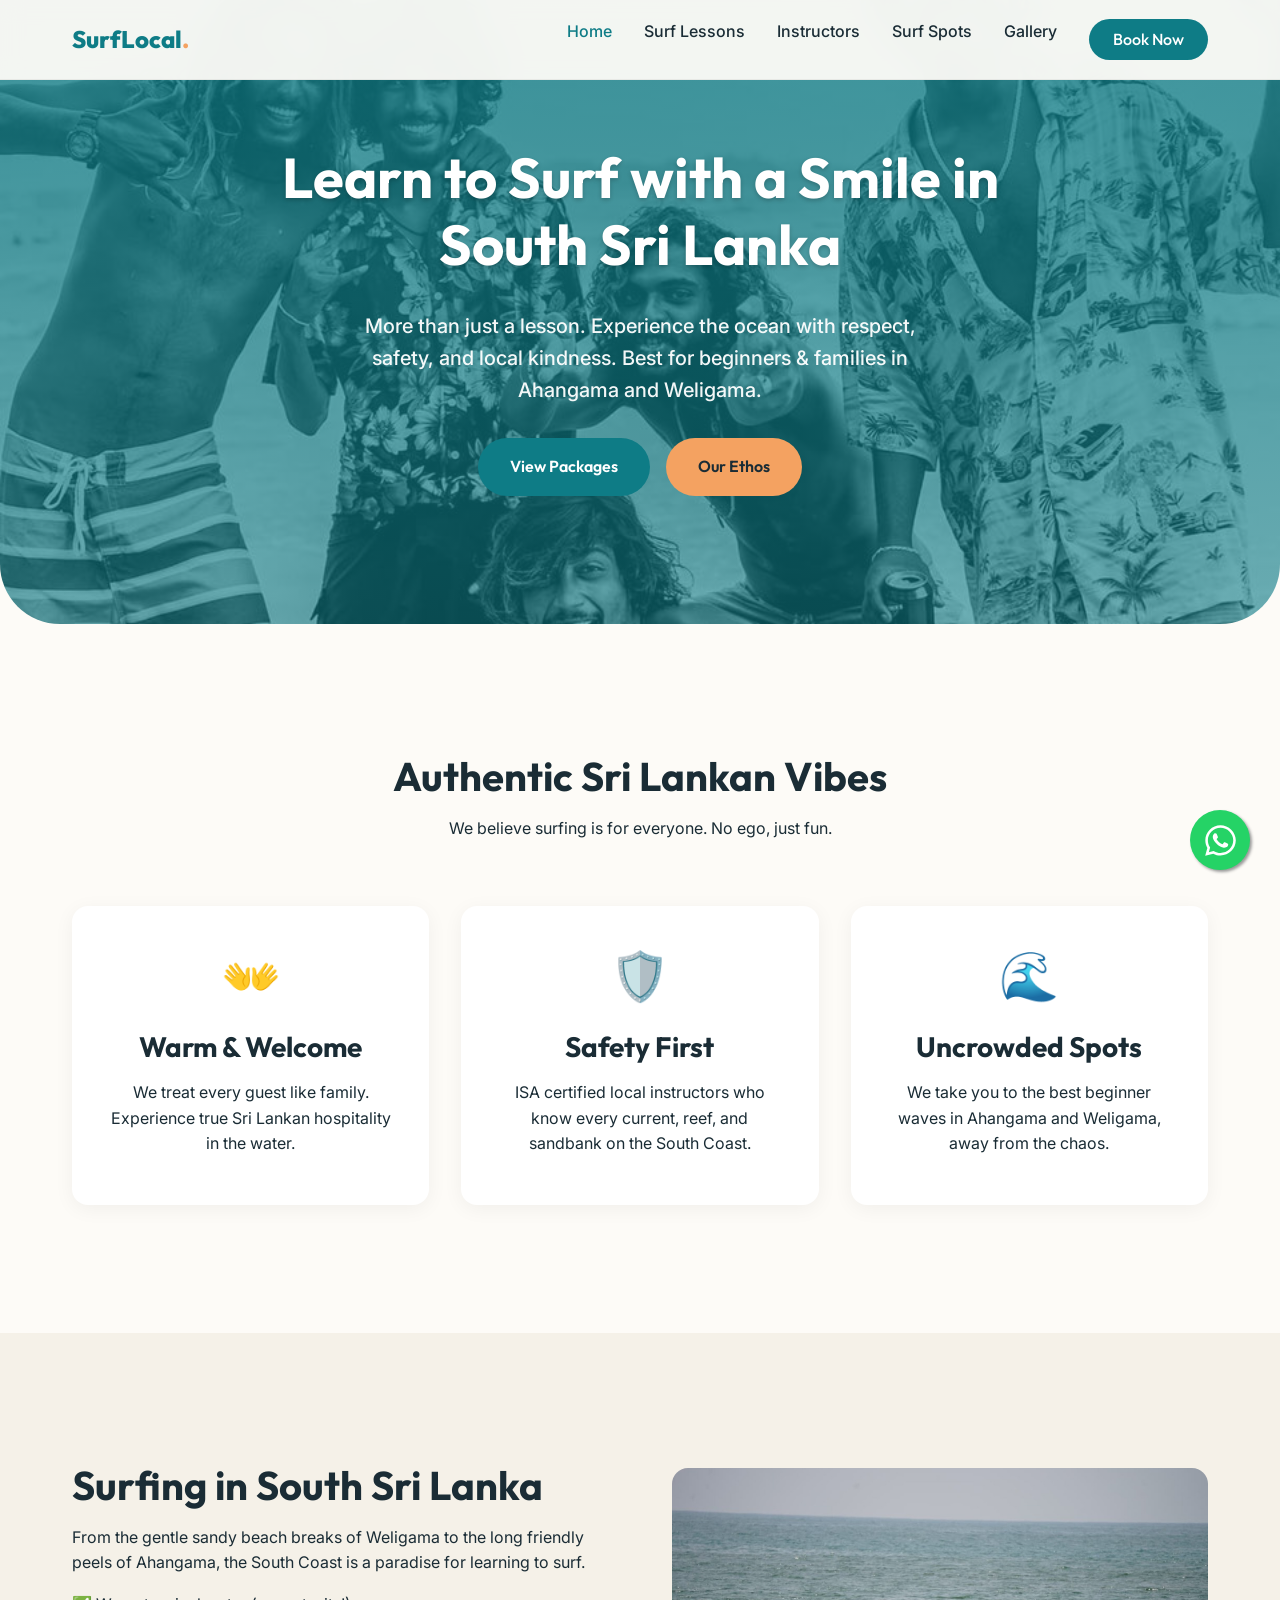
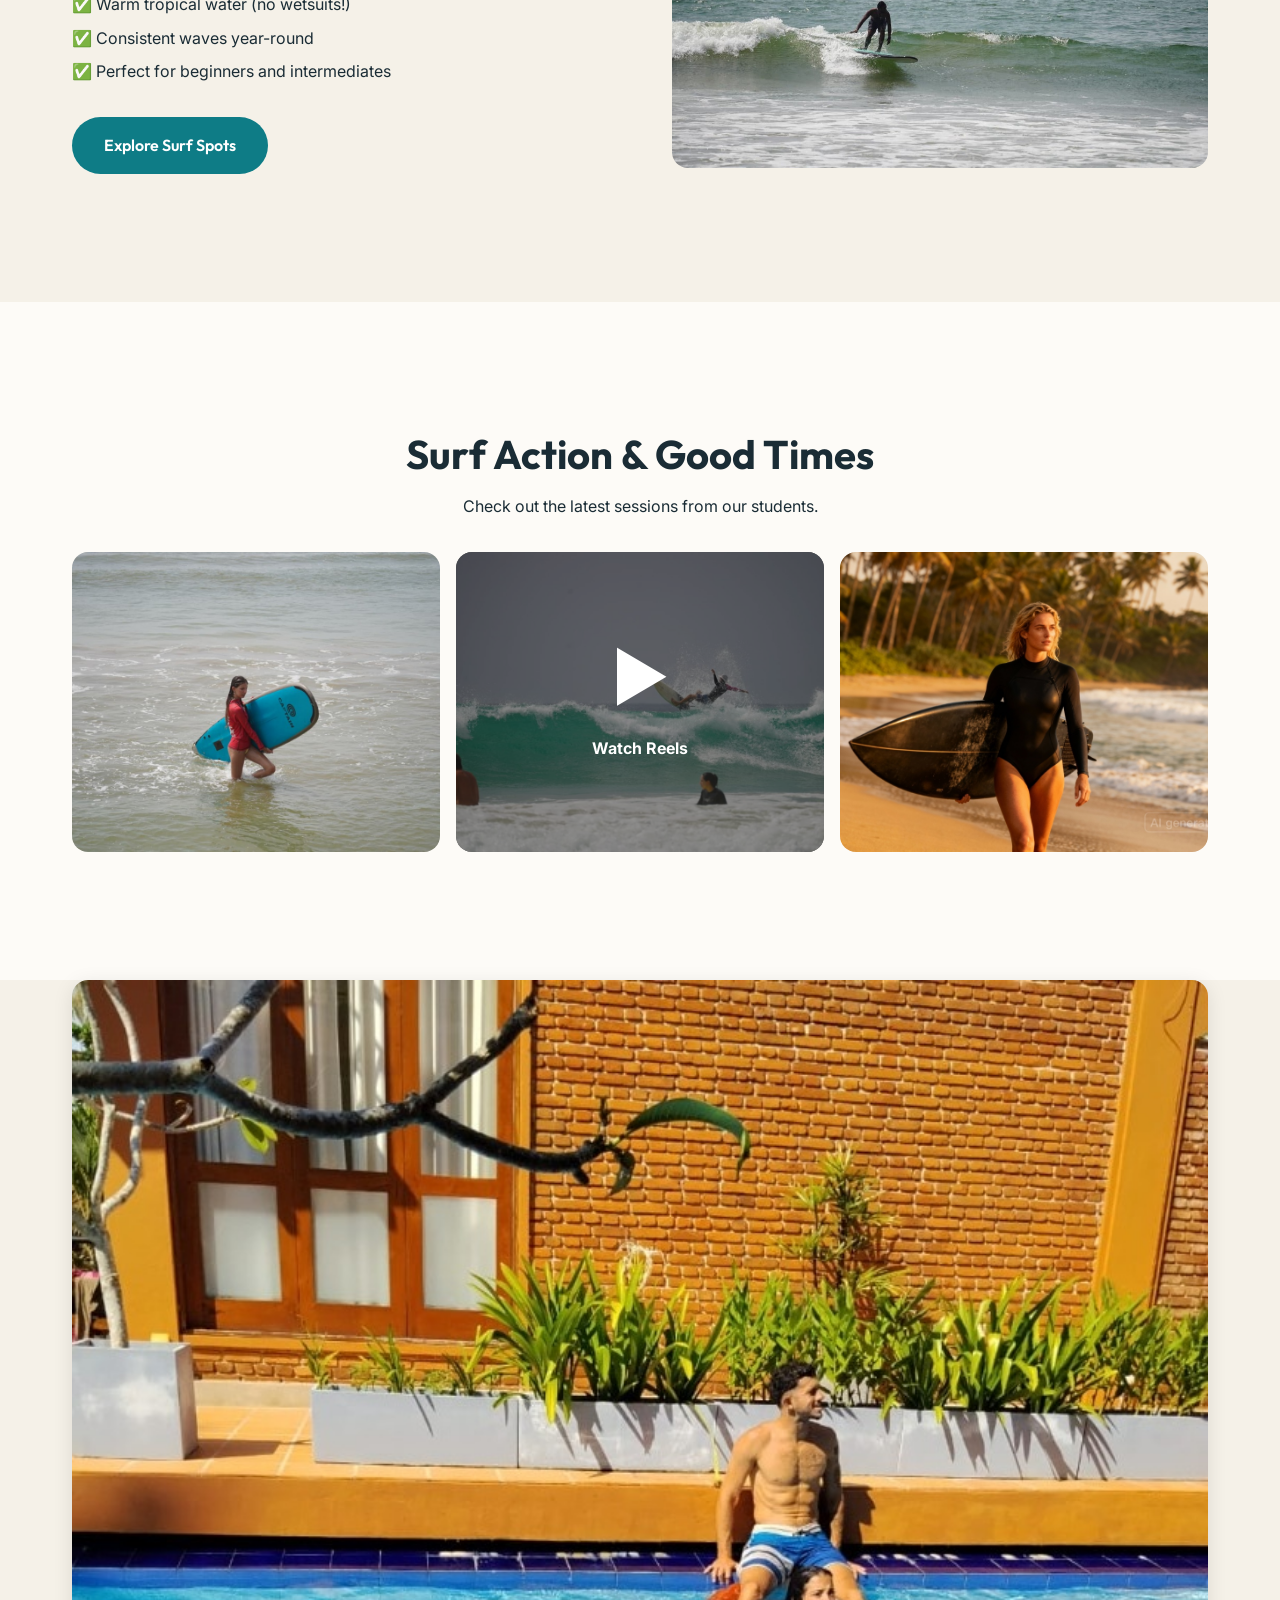
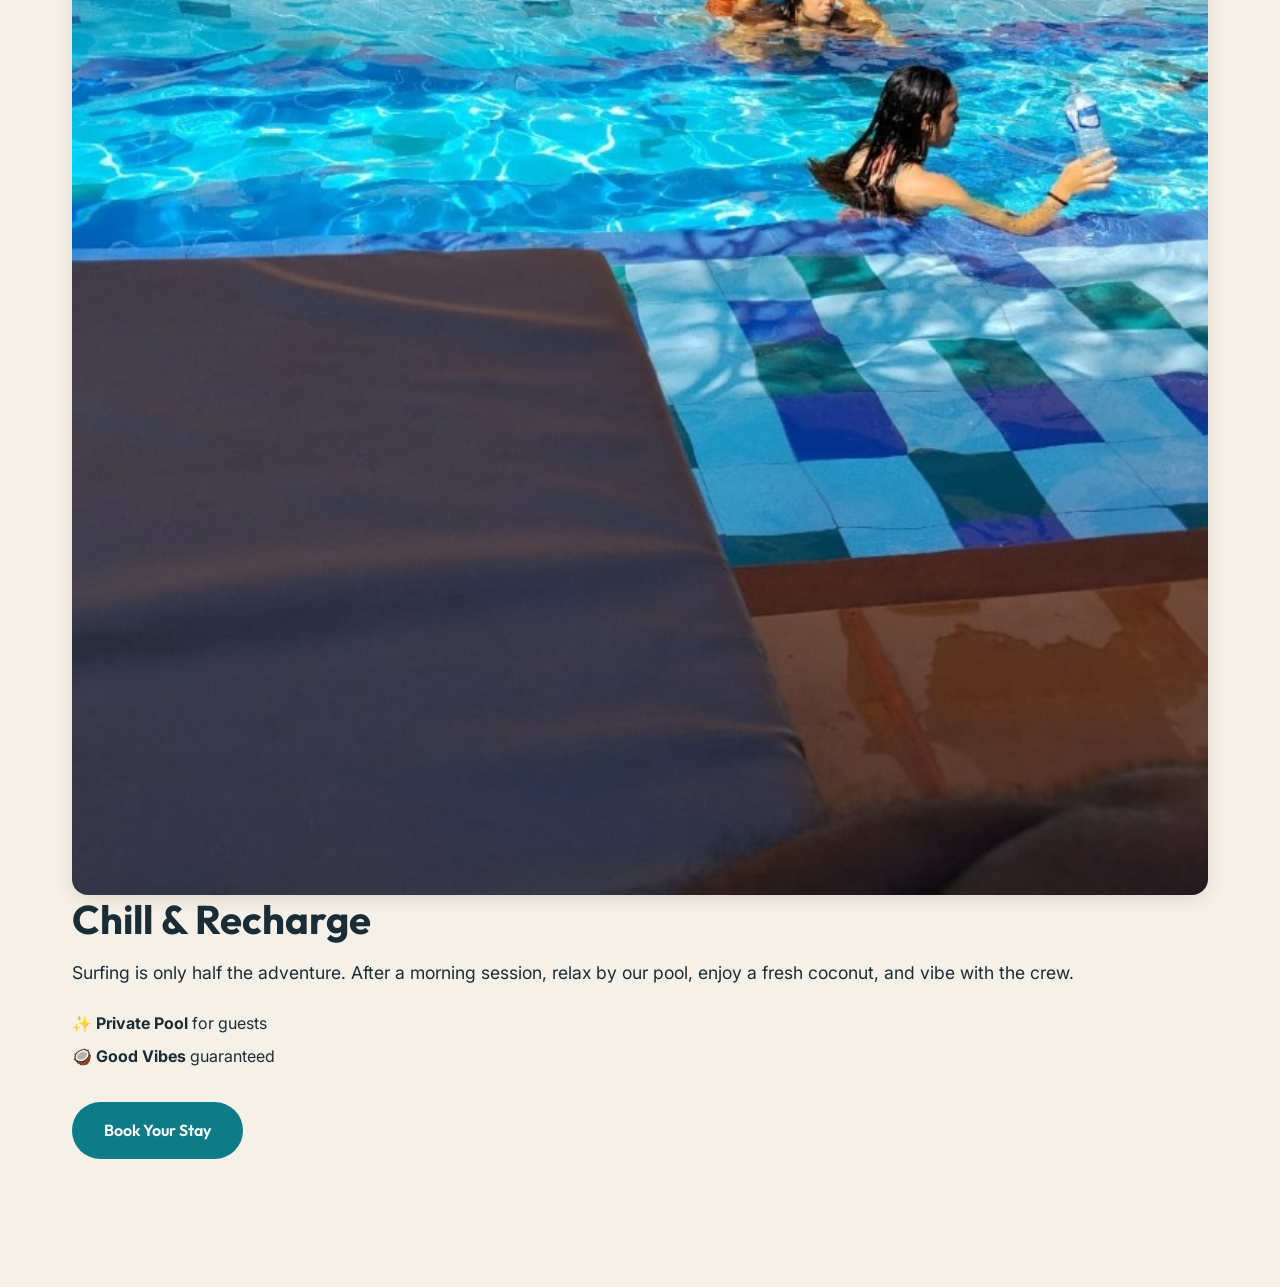
==== index.html @ f8c58779 "Add Surf Action section with video link before Pool section" ====
<!DOCTYPE html>
<html lang="en">

<head>
    <meta charset="UTF-8">
    <meta name="viewport" content="width=device-width, initial-scale=1.0">
    <title>Surf School Sri Lanka | Beginner Surf Lessons South Coast | SurfLocal</title>
    <meta name="description"
        content="Authentic surf school in South Sri Lanka (Ahangama & Weligama). Learn to surf with local instructors who prioritize safety, smiles, and fun. Beginner to intermediate lessons.">

    <!-- Design System -->
    <link rel="preconnect" href="https://fonts.googleapis.com">
    <link rel="preconnect" href="https://fonts.gstatic.com" crossorigin>
    <link
        href="https://fonts.googleapis.com/css2?family=Inter:wght@400;500;600&family=Outfit:wght@500;700;800&display=swap"
        rel="stylesheet">
    <link rel="stylesheet" href="css/index.css">
    <link rel="stylesheet" href="css/whatsapp.css">

    <!-- Schema.org -->
    <script type="application/ld+json">
    {
      "@context": "https://schema.org",
      "@type": "SportsActivityLocation",
      "name": "SurfLocal Sri Lanka",
      "image": "", 
      "address": {
        "@type": "PostalAddress",
        "streetAddress": "Galle Road",
        "addressLocality": "Ahangama",
        "addressRegion": "Southern Province",
        "postalCode": "80650",
        "addressCountry": "LK"
      },
      "geo": {
        "@type": "GeoCoordinates",
        "latitude": 5.97,
        "longitude": 80.43
      },
      "url": "https://www.surflocaldemo.com",
      "telephone": "+94000000000",
      "priceRange": "$$",
      "openingHoursSpecification": [
        {
          "@type": "OpeningHoursSpecification",
          "dayOfWeek": [
            "Monday", "Tuesday", "Wednesday", "Thursday", "Friday", "Saturday", "Sunday"
          ],
          "opens": "06:00",
          "closes": "18:00"
        }
      ]
    }
    </script>
</head>

<body>

    <!-- Navigation -->
    <nav class="navbar">
        <div class="container">
            <a href="index.html" class="logo">SurfLocal<span style="color:var(--color-secondary)">.</span></a>
            <div class="mobile-toggle" id="mobile-toggle">☰</div>
            <div class="nav-links" id="nav-links">
                <a href="index.html" class="active">Home</a>
                <a href="lessons.html">Surf Lessons</a>
                <a href="instructors.html">Instructors</a>
                <a href="spots.html">Surf Spots</a>
                <a href="gallery.html">Gallery</a>
                <a href="bookings.html" class="btn btn-primary" style="padding: 0.5rem 1.5rem; color: #fff;">Book
                    Now</a>
            </div>
        </div>
    </nav>

    <!-- Hero Section -->
    <header class="hero">
        <div class="container hero-content">
            <h1>Learn to Surf with a Smile in South Sri Lanka</h1>
            <p>More than just a lesson. Experience the ocean with respect, safety, and local kindness. Best for
                beginners & families in Ahangama and Weligama.</p>
            <div style="display: flex; gap: 1rem; justify-content: center; flex-wrap: wrap;">
                <a href="lessons.html" class="btn btn-primary">View Packages</a>
                <a href="values.html" class="btn btn-secondary">Our Ethos</a>
            </div>
        </div>
    </header>

    <!-- Values / Ethos Section -->
    <section class="section">
        <div class="container">
            <div class="text-center" style="margin-bottom: var(--spacing-lg);">
                <h2>Authentic Sri Lankan Vibes</h2>
                <p>We believe surfing is for everyone. No ego, just fun.</p>
            </div>

            <div class="features-grid">
                <div class="feature-card">
                    <div class="feature-icon">👐</div>
                    <h3>Warm & Welcome</h3>
                    <p>We treat every guest like family. Experience true Sri Lankan hospitality in the water.</p>
                </div>
                <div class="feature-card">
                    <div class="feature-icon">🛡️</div>
                    <h3>Safety First</h3>
                    <p>ISA certified local instructors who know every current, reef, and sandbank on the South Coast.
                    </p>
                </div>
                <div class="feature-card">
                    <div class="feature-icon">🌊</div>
                    <h3>Uncrowded Spots</h3>
                    <p>We take you to the best beginner waves in Ahangama and Weligama, away from the chaos.</p>
                </div>
            </div>
        </div>
    </section>

    <!-- Why South Sri Lanka? -->
    <section class="section" style="background-color: var(--color-surface);">
        <div class="container">
            <div style="display: grid; grid-template-columns: 1fr 1fr; gap: var(--spacing-lg); align-items: center;">
                <div>
                    <h2>Surfing in South Sri Lanka</h2>
                    <p>From the gentle sandy beach breaks of Weligama to the long friendly peels of Ahangama, the South
                        Coast is a paradise for learning to surf.</p>
                    <ul style="margin-top: 1rem; margin-bottom: 2rem;">
                        <li style="margin-bottom: 0.5rem;">✅ Warm tropical water (no wetsuits!)</li>
                        <li style="margin-bottom: 0.5rem;">✅ Consistent waves year-round</li>
                        <li style="margin-bottom: 0.5rem;">✅ Perfect for beginners and intermediates</li>
                    </ul>
                    <a href="spots.html" class="btn btn-primary">Explore Surf Spots</a>
                </div>
                <div
                    style="position: relative; height: 300px; border-radius: var(--radius-md); overflow: hidden; box-shadow: var(--shadow-md);">
                    <img src="assets/images/surfer_1.jpg" alt="Ahangama Sunrise Lineup"
                        style="width: 100%; height: 100%; object-fit: cover;">
                </div>
            </div>
        </div>
    </section>

    <!-- NEW SECTION: Surf Action (Photos & Videos) -->
    <section class="section">
        <div class="container">
            <div class="text-center" style="margin-bottom: 2rem;">
                <h2>Surf Action & Good Times</h2>
                <p>Check out the latest sessions from our students.</p>
            </div>

            <div style="display: grid; grid-template-columns: repeat(auto-fit, minmax(300px, 1fr)); gap: 1rem;">
                <!-- Surf Photo 1 -->
                <div style="height: 300px; border-radius: var(--radius-md); overflow: hidden;">
                    <img src="assets/images/surfer_walking.jpg" alt="Walking to the waves"
                        style="width: 100%; height: 100%; object-fit: cover;">
                </div>

                <!-- Surf Video Placeholder (linked to Instagram) -->
                <div
                    style="height: 300px; background: #000; border-radius: var(--radius-md); display: flex; align-items: center; justify-content: center; overflow: hidden; position: relative;">
                    <img src="assets/images/gallery_upload_2.jpg" alt="Video Thumbnail"
                        style="width: 100%; height: 100%; object-fit: cover; opacity: 0.6;">
                    <a href="https://instagram.com/SurfLocalSL" target="_blank"
                        style="position: absolute; z-index: 2; text-decoration: none; color: #fff; text-align: center;">
                        <div style="font-size: 4rem;">▶️</div>
                        <p style="font-weight: bold; margin-top: 0.5rem;">Watch Reels</p>
                    </a>
                </div>

                <!-- Surf Photo 2 -->
                <div style="height: 300px; border-radius: var(--radius-md); overflow: hidden;">
                    <img src="assets/images/gallery_model_board.jpg" alt="Ready for the surf"
                        style="width: 100%; height: 100%; object-fit: cover;">
                </div>
            </div>
        </div>
    </section>

    <!-- NEW SECTION: Chill & Recharge -->
    <section class="section" style="background-color: var(--color-surface); margin-top: 0; padding-top: 0;">
        <div class="container">
            <div class="values-grid" style="grid-template-columns: 1fr 1fr; align-items: center; gap: 4rem;">
                <div>
                    <img src="assets/images/facilities_pool.jpg" alt="Relaxing by the pool after surf"
                        style="border-radius: var(--radius-md); width: 100%; box-shadow: 0 4px 20px rgba(0,0,0,0.1);">
                </div>
                <div>
                    <h2 class="section-title" style="text-align: left;">Chill & Recharge</h2>
                    <p style="font-size: 1.1rem; margin-bottom: 1.5rem;">Surfing is only half the adventure. After a
                        morning session, relax by our pool, enjoy a fresh coconut, and vibe with the crew.</p>
                    <ul style="list-style: none; margin-bottom: 2rem;">
                        <li style="margin-bottom: 0.5rem;">✨ <strong>Private Pool</strong> for guests</li>
                        <li style="margin-bottom: 0.5rem;">🥥 <strong>Good Vibes</strong> guaranteed</li>
                    </ul>
                    <a href="bookings.html" class="btn btn-primary">Book Your Stay</a>
                </div>
            </div>
        </div>
    </section>

    <!-- Mobile Menu Script -->
    <script>
        const mobileToggle = document.getElementById('mobile-toggle');
        const navLinks = document.getElementById('nav-links');

        mobileToggle.addEventListener('click', () => {
            navLinks.classList.toggle('active');
            mobileToggle.textContent = navLinks.classList.contains('active') ? '✕' : '☰';
        });
    </script>
    <!-- WhatsApp Button -->
    <a href="https://wa.me/94765284522" class="whatsapp-float" target="_blank">
        <svg class="whatsapp-icon" xmlns="http://www.w3.org/2000/svg"
            viewBox="0 0 448 512"><!--!Font Awesome Free 6.5.1 by @fontawesome - https://fontawesome.com License - https://fontawesome.com/license/free Copyright 2024 Fonticons, Inc.-->
            <path
                d="M380.9 97.1C339 55.1 283.2 32 223.9 32c-122.4 0-222 99.6-222 222 0 39.1 10.2 77.3 29.6 111L0 480l117.7-30.9c32.4 17.7 68.9 27 106.1 27h.1c122.3 0 224.1-99.6 224.1-222 0-59.3-25.2-115-67.1-157zm-157 341.6c-33.2 0-65.7-8.9-94-25.7l-6.7-4-69.8 18.3L72 359.2l-4.4-7c-18.5-29.4-28.2-63.3-28.2-98.2 0-101.7 82.8-184.5 184.6-184.5 49.3 0 95.6 19.2 130.4 54.1 34.8 34.9 56.2 81.2 56.1 130.5 0 101.8-84.9 184.6-186.6 184.6zm101.2-138.2c-5.5-2.8-32.8-16.2-37.9-18-5.1-1.9-8.8-2.8-12.5 2.8-3.7 5.6-14.3 18-17.6 21.8-3.2 3.7-6.5 4.2-12 1.4-32.6-16.3-54-29.1-75.5-66-5.7-9.8 5.7-9.1 16.3-30.3 1.8-3.7 .9-6.9-.5-9.7-1.4-2.8-12.5-30.1-17.1-41.2-4.5-10.8-9.1-9.3-12.5-9.5-3.2-.2-6.9-.2-10.6-.2-3.7 0-9.7 1.4-14.8 6.9-5.1 5.6-19.4 19-19.4 46.3 0 27.3 19.9 53.7 22.6 57.4 2.8 3.7 39.1 59.7 94.8 83.8 35.2 15.2 49 16.5 66.6 13.9 10.7-1.6 32.8-13.4 37.4-26.4 4.6-13 4.6-24.1 3.2-26.4-1.3-2.5-5-3.9-10.5-6.6z" />
        </svg>
    </a>
</body>

</html>
---- css/index.css ----
:root {
    /* Brand Colors */
    --color-primary: #0E7C86;
    /* Warm Teal - Ocean */
    --color-primary-dark: #095D66;
    --color-secondary: #F4A261;
    /* Sun/Sand - Accent */
    --color-bg: #FDFBF7;
    /* Off-white - Warm sand */
    --color-text: #1A2C35;
    /* Deep Blue/Grey - Soft contrast */
    --color-text-light: #5A6D75;
    --color-white: #FFFFFF;
    --color-surface: #F5F1E8;
    /* Slightly darker sand for cards */

    /* Typography */
    --font-heading: 'Outfit', sans-serif;
    --font-body: 'Inter', sans-serif;

    /* Spacing */
    --spacing-xs: 0.5rem;
    --spacing-sm: 1rem;
    --spacing-md: 2rem;
    --spacing-lg: 4rem;
    --spacing-xl: 8rem;

    /* Border Radius */
    --radius-sm: 8px;
    --radius-md: 16px;
    --radius-lg: 24px;

    /* Container */
    --container-width: 1200px;
    --header-height: 80px;
}

/* Reset & Base */
*,
*::before,
*::after {
    box-sizing: border-box;
    margin: 0;
    padding: 0;
}

html {
    font-size: 16px;
    scroll-behavior: smooth;
}

body {
    font-family: var(--font-body);
    background-color: var(--color-bg);
    color: var(--color-text);
    line-height: 1.6;
    -webkit-font-smoothing: antialiased;
}

h1,
h2,
h3,
h4,
h5,
h6 {
    font-family: var(--font-heading);
    color: var(--color-text);
    line-height: 1.2;
    font-weight: 700;
    margin-bottom: var(--spacing-sm);
}

h1 {
    font-size: 3.5rem;
}

h2 {
    font-size: 2.5rem;
}

h3 {
    font-size: 1.75rem;
}

p {
    margin-bottom: var(--spacing-sm);
}

a {
    text-decoration: none;
    color: inherit;
    transition: opacity 0.3s;
}

ul {
    list-style: none;
}

img {
    max-width: 100%;
    height: auto;
    display: block;
}

/* Utilities */
.container {
    max-width: var(--container-width);
    margin: 0 auto;
    padding: 0 var(--spacing-md);
}

.btn {
    display: inline-block;
    padding: 1rem 2rem;
    border-radius: 50px;
    font-family: var(--font-heading);
    font-weight: 600;
    text-align: center;
    cursor: pointer;
    transition: all 0.3s ease;
    border: none;
}

.btn-primary {
    background-color: var(--color-primary);
    color: var(--color-white);
}

.btn-primary:hover {
    background-color: var(--color-primary-dark);
    transform: translateY(-2px);
    box-shadow: 0 4px 12px rgba(14, 124, 134, 0.3);
}

.btn-secondary {
    background-color: var(--color-secondary);
    color: var(--color-text);
}

.btn-secondary:hover {
    filter: brightness(1.1);
    transform: translateY(-2px);
}

.text-center {
    text-align: center;
}

.section {
    padding: var(--spacing-xl) 0;
}

/* Navigation */
.navbar {
    height: var(--header-height);
    display: flex;
    align-items: center;
    position: fixed;
    top: 0;
    left: 0;
    right: 0;
    background-color: rgba(253, 251, 247, 0.95);
    backdrop-filter: blur(10px);
    z-index: 1000;
    border-bottom: 1px solid rgba(0, 0, 0, 0.05);
}

.navbar .container {
    display: flex;
    justify-content: space-between;
    align-items: center;
    width: 100%;
}

.logo {
    font-family: var(--font-heading);
    font-size: 1.5rem;
    font-weight: 800;
    color: var(--color-primary);
}

.nav-links {
    display: flex;
    gap: var(--spacing-md);
}

.nav-links a {
    font-weight: 500;
    color: var(--color-text);
}

.nav-links a:hover,
.nav-links a.active {
    color: var(--color-primary);
}

/* Mobile Menu Toggle (Hidden on Desktop) */
.mobile-toggle {
    display: none;
    font-size: 1.5rem;
    cursor: pointer;
}

/* Hero Section */
.hero {
    padding-top: calc(var(--header-height) + var(--spacing-lg));
    padding-bottom: var(--spacing-xl);
    background: linear-gradient(rgba(14, 124, 134, 0.8), rgba(14, 124, 134, 0.6)), url('../assets/images/home_hero.png');
    background-size: cover;
    background-position: center;
    border-bottom-left-radius: 60px;
    border-bottom-right-radius: 60px;
    overflow: hidden;
    position: relative;
    color: var(--color-white);
}

.hero-content {
    max-width: 800px;
    margin: 0 auto;
    text-align: center;
    position: relative;
    z-index: 2;
}

.hero h1 {
    margin-bottom: var(--spacing-md);
    color: var(--color-white);
    text-shadow: 0 2px 4px rgba(0, 0, 0, 0.2);
}

.hero p {
    font-size: 1.25rem;
    color: rgba(255, 255, 255, 0.95);
    margin-bottom: var(--spacing-md);
    max-width: 600px;
    margin-left: auto;
    margin-right: auto;
    font-weight: 500;
}

/* Features Grid */
.features-grid {
    display: grid;
    grid-template-columns: repeat(auto-fit, minmax(300px, 1fr));
    gap: var(--spacing-md);
    margin-top: var(--spacing-lg);
}

.feature-card {
    background: var(--color-white);
    padding: var(--spacing-md);
    border-radius: var(--radius-md);
    box-shadow: 0 4px 20px rgba(0, 0, 0, 0.05);
    transition: transform 0.3s;
    text-align: center;
}

.feature-card:hover {
    transform: translateY(-5px);
}

.feature-icon {
    font-size: 3rem;
    margin-bottom: var(--spacing-sm);
    color: var(--color-secondary);
}

/* Footer */
footer {
    background-color: var(--color-text);
    color: var(--color-bg);
    padding: var(--spacing-lg) 0;
    margin-top: var(--spacing-xl);
}

footer a {
    color: var(--color-bg);
    opacity: 0.8;
}

footer a:hover {
    opacity: 1;
}

.footer-grid {
    display: grid;
    grid-template-columns: repeat(auto-fit, minmax(200px, 1fr));
    gap: var(--spacing-lg);
}

/* Responsive */
@media (max-width: 768px) {
    html {
        font-size: 14px;
    }

    h1 {
        font-size: 2.5rem;
    }

    h2 {
        font-size: 2rem;
    }

    .nav-links {
        display: none;
        /* Hide for now, will toggle with JS */
        position: absolute;
        top: var(--header-height);
        left: 0;
        right: 0;
        flex-direction: column;
        background: var(--color-bg);
        padding: var(--spacing-md);
        box-shadow: 0 4px 10px rgba(0, 0, 0, 0.1);
    }

    .nav-links.active {
        display: flex;
    }

    .mobile-toggle {
        display: block;
    }

    .hero {
        border-radius: 0 0 30px 30px;
        padding-top: calc(var(--header-height) + var(--spacing-md));
    }
}
---- css/whatsapp.css ----
/* Floating WhatsApp Button */
.whatsapp-float {
    position: fixed;
    width: 60px;
    height: 60px;
    bottom: 30px;
    right: 30px;
    background-color: #25d366;
    color: #FFF;
    border-radius: 50px;
    text-align: center;
    font-size: 30px;
    box-shadow: 2px 2px 3px #999;
    z-index: 1000;
    display: flex;
    align-items: center;
    justify-content: center;
    text-decoration: none;
    transition: transform 0.3s;
}

.whatsapp-float:hover {
    transform: scale(1.1);
    background-color: #20ba5a;
    box-shadow: 2px 2px 8px #777;
}

.whatsapp-icon {
    width: 35px;
    height: 35px;
    fill: white;
}
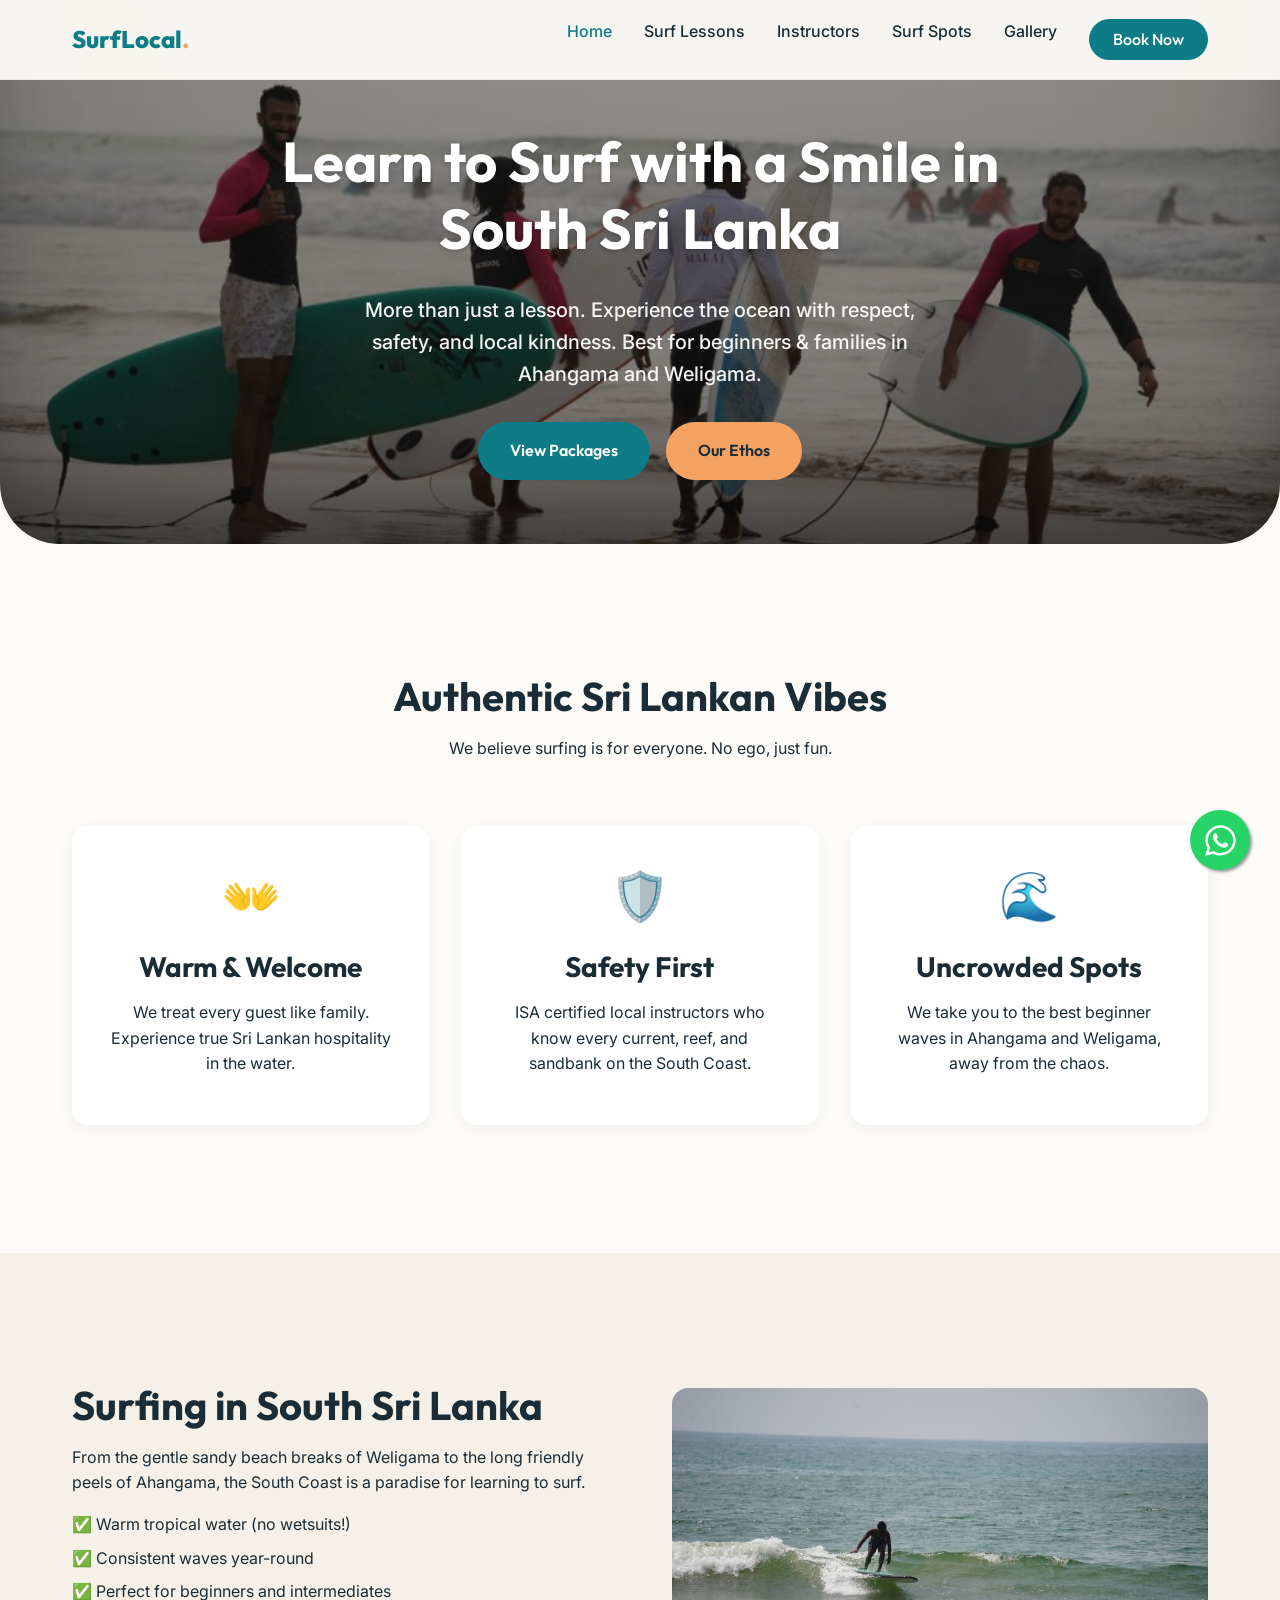
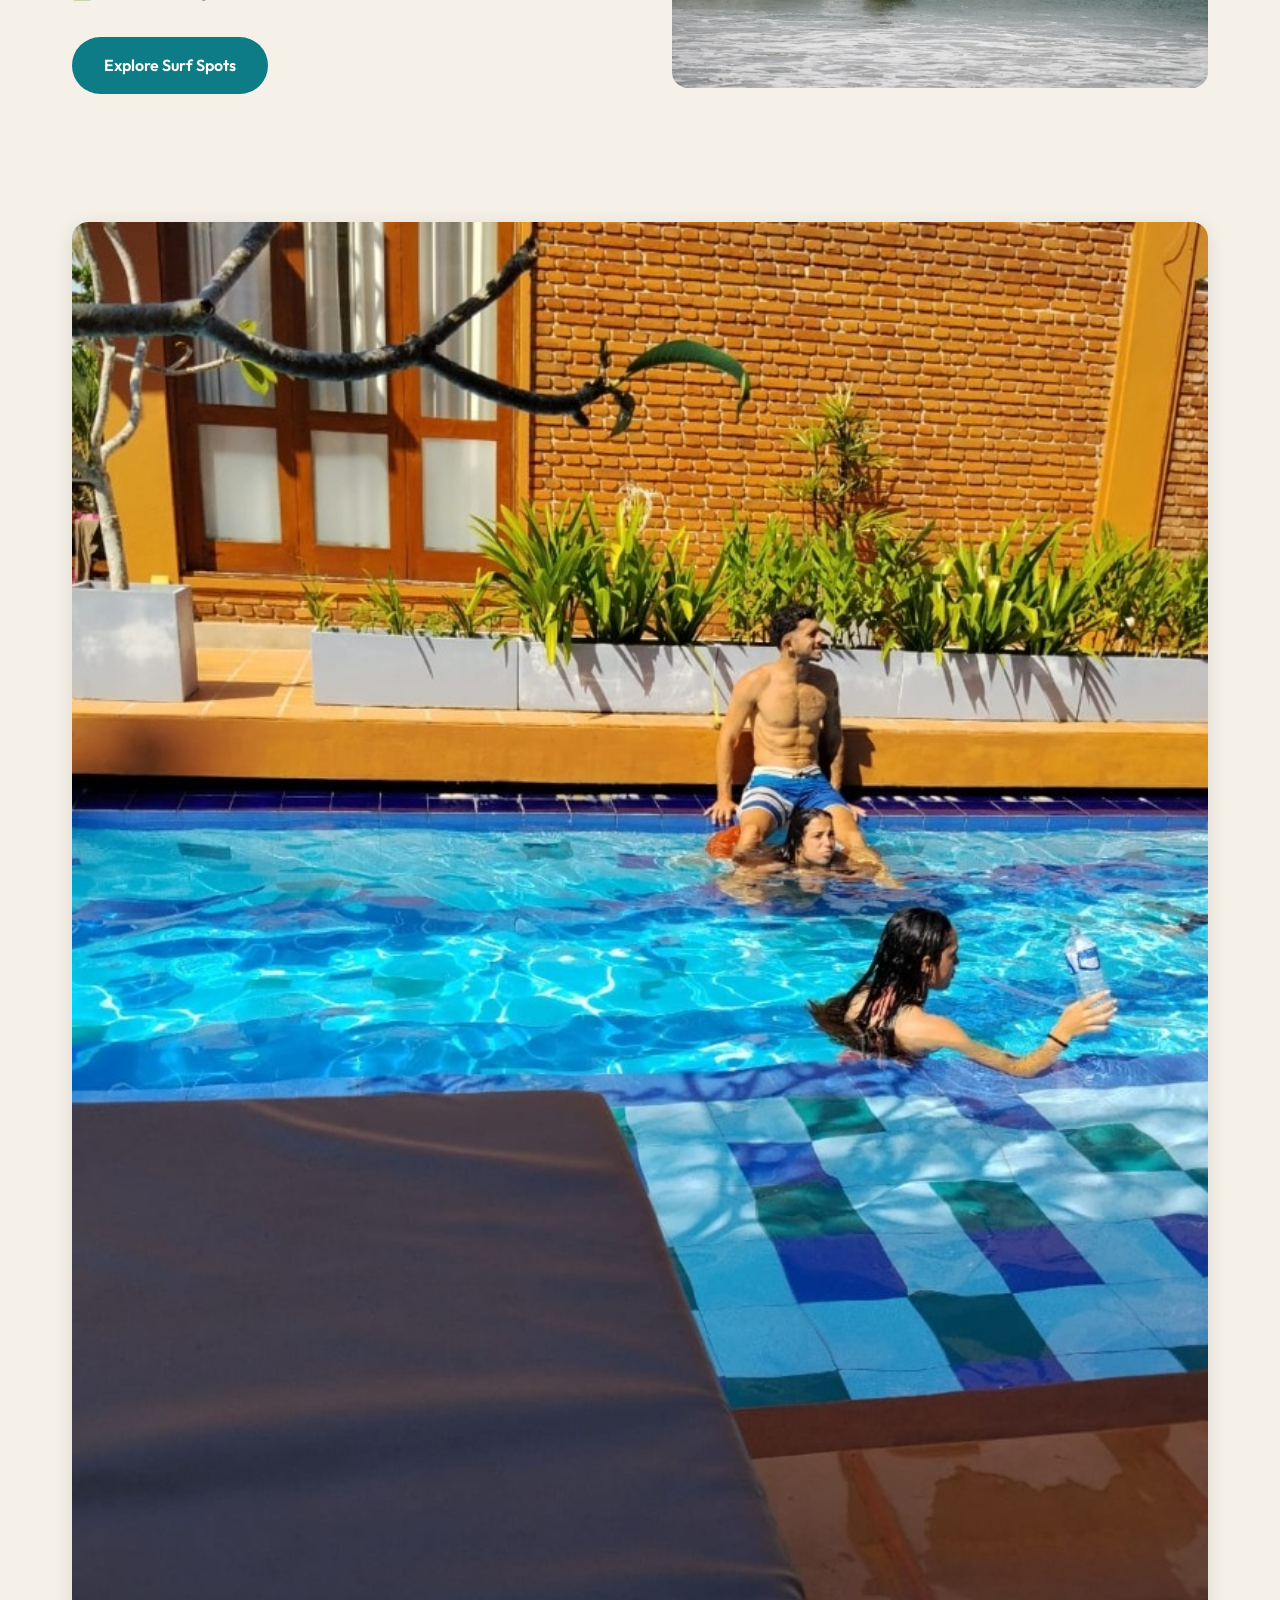
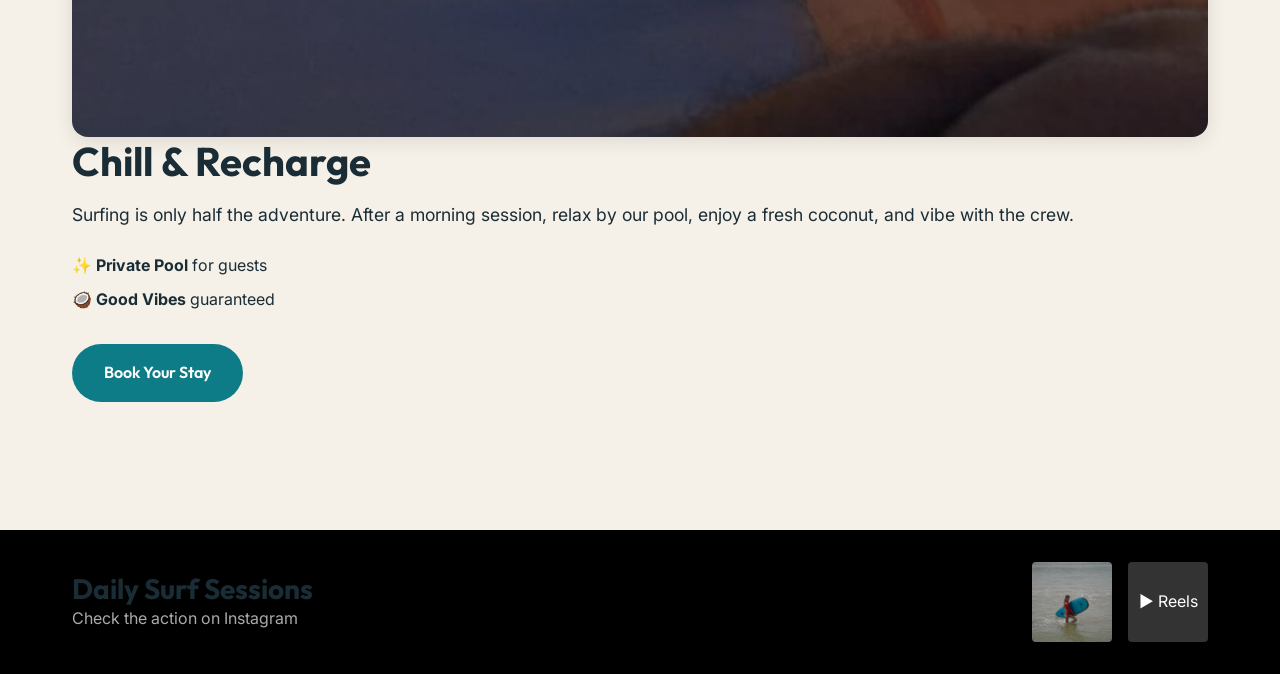
==== commit 378c26ee: "Update Hero to group photo, move Surf Action to footer cameo, update Contact with CRM form" ====
--- a/index.html
+++ b/index.html
@@ -139,42 +139,6 @@
         </div>
     </section>
 
-    <!-- NEW SECTION: Surf Action (Photos & Videos) -->
-    <section class="section">
-        <div class="container">
-            <div class="text-center" style="margin-bottom: 2rem;">
-                <h2>Surf Action & Good Times</h2>
-                <p>Check out the latest sessions from our students.</p>
-            </div>
-
-            <div style="display: grid; grid-template-columns: repeat(auto-fit, minmax(300px, 1fr)); gap: 1rem;">
-                <!-- Surf Photo 1 -->
-                <div style="height: 300px; border-radius: var(--radius-md); overflow: hidden;">
-                    <img src="assets/images/surfer_walking.jpg" alt="Walking to the waves"
-                        style="width: 100%; height: 100%; object-fit: cover;">
-                </div>
-
-                <!-- Surf Video Placeholder (linked to Instagram) -->
-                <div
-                    style="height: 300px; background: #000; border-radius: var(--radius-md); display: flex; align-items: center; justify-content: center; overflow: hidden; position: relative;">
-                    <img src="assets/images/gallery_upload_2.jpg" alt="Video Thumbnail"
-                        style="width: 100%; height: 100%; object-fit: cover; opacity: 0.6;">
-                    <a href="https://instagram.com/SurfLocalSL" target="_blank"
-                        style="position: absolute; z-index: 2; text-decoration: none; color: #fff; text-align: center;">
-                        <div style="font-size: 4rem;">▶️</div>
-                        <p style="font-weight: bold; margin-top: 0.5rem;">Watch Reels</p>
-                    </a>
-                </div>
-
-                <!-- Surf Photo 2 -->
-                <div style="height: 300px; border-radius: var(--radius-md); overflow: hidden;">
-                    <img src="assets/images/gallery_model_board.jpg" alt="Ready for the surf"
-                        style="width: 100%; height: 100%; object-fit: cover;">
-                </div>
-            </div>
-        </div>
-    </section>
-
     <!-- NEW SECTION: Chill & Recharge -->
     <section class="section" style="background-color: var(--color-surface); margin-top: 0; padding-top: 0;">
         <div class="container">
@@ -193,6 +157,24 @@
                     </ul>
                     <a href="bookings.html" class="btn btn-primary">Book Your Stay</a>
                 </div>
+            </div>
+        </div>
+    </section>
+
+    <!-- Surf Action "Cameo" (Bottom of page) -->
+    <section class="section" style="padding: 2rem 0; background: #000; color: #fff;">
+        <div class="container" style="display: flex; justify-content: space-between; align-items: center; gap: 2rem;">
+            <div>
+                <h3 style="margin-bottom: 0;">Daily Surf Sessions</h3>
+                <p style="color: #aaa; margin:0;">Check the action on Instagram</p>
+            </div>
+            <div style="display: flex; gap: 1rem;">
+                <img src="assets/images/surfer_walking.jpg"
+                    style="height: 80px; width: 80px; object-fit: cover; border-radius: 4px; opacity: 0.8;">
+                <a href="https://instagram.com/SurfLocalSL" target="_blank"
+                    style="height: 80px; width: 80px; background: #333; display: flex; align-items: center; justify-content: center; text-decoration: none; border-radius: 4px; color: #fff;">
+                    ▶️ Reels
+                </a>
             </div>
         </div>
     </section>
--- a/css/index.css
+++ b/css/index.css
@@ -205,9 +205,14 @@
 .hero {
     padding-top: calc(var(--header-height) + var(--spacing-lg));
     padding-bottom: var(--spacing-xl);
-    background: linear-gradient(rgba(14, 124, 134, 0.8), rgba(14, 124, 134, 0.6)), url('../assets/images/home_hero.png');
+    background-image: linear-gradient(rgba(0, 0, 0, 0.3), rgba(0, 0, 0, 0.4)), url('../assets/images/new_hero_group.jpg');
+    /* New Group Photo */
     background-size: cover;
     background-position: center;
+    color: #fff;
+    padding: 8rem 0 4rem;
+    text-align: center;
+    box-shadow: inset 0 -100px 100px -50px rgba(0, 0, 0, 0.5);
     border-bottom-left-radius: 60px;
     border-bottom-right-radius: 60px;
     overflow: hidden;
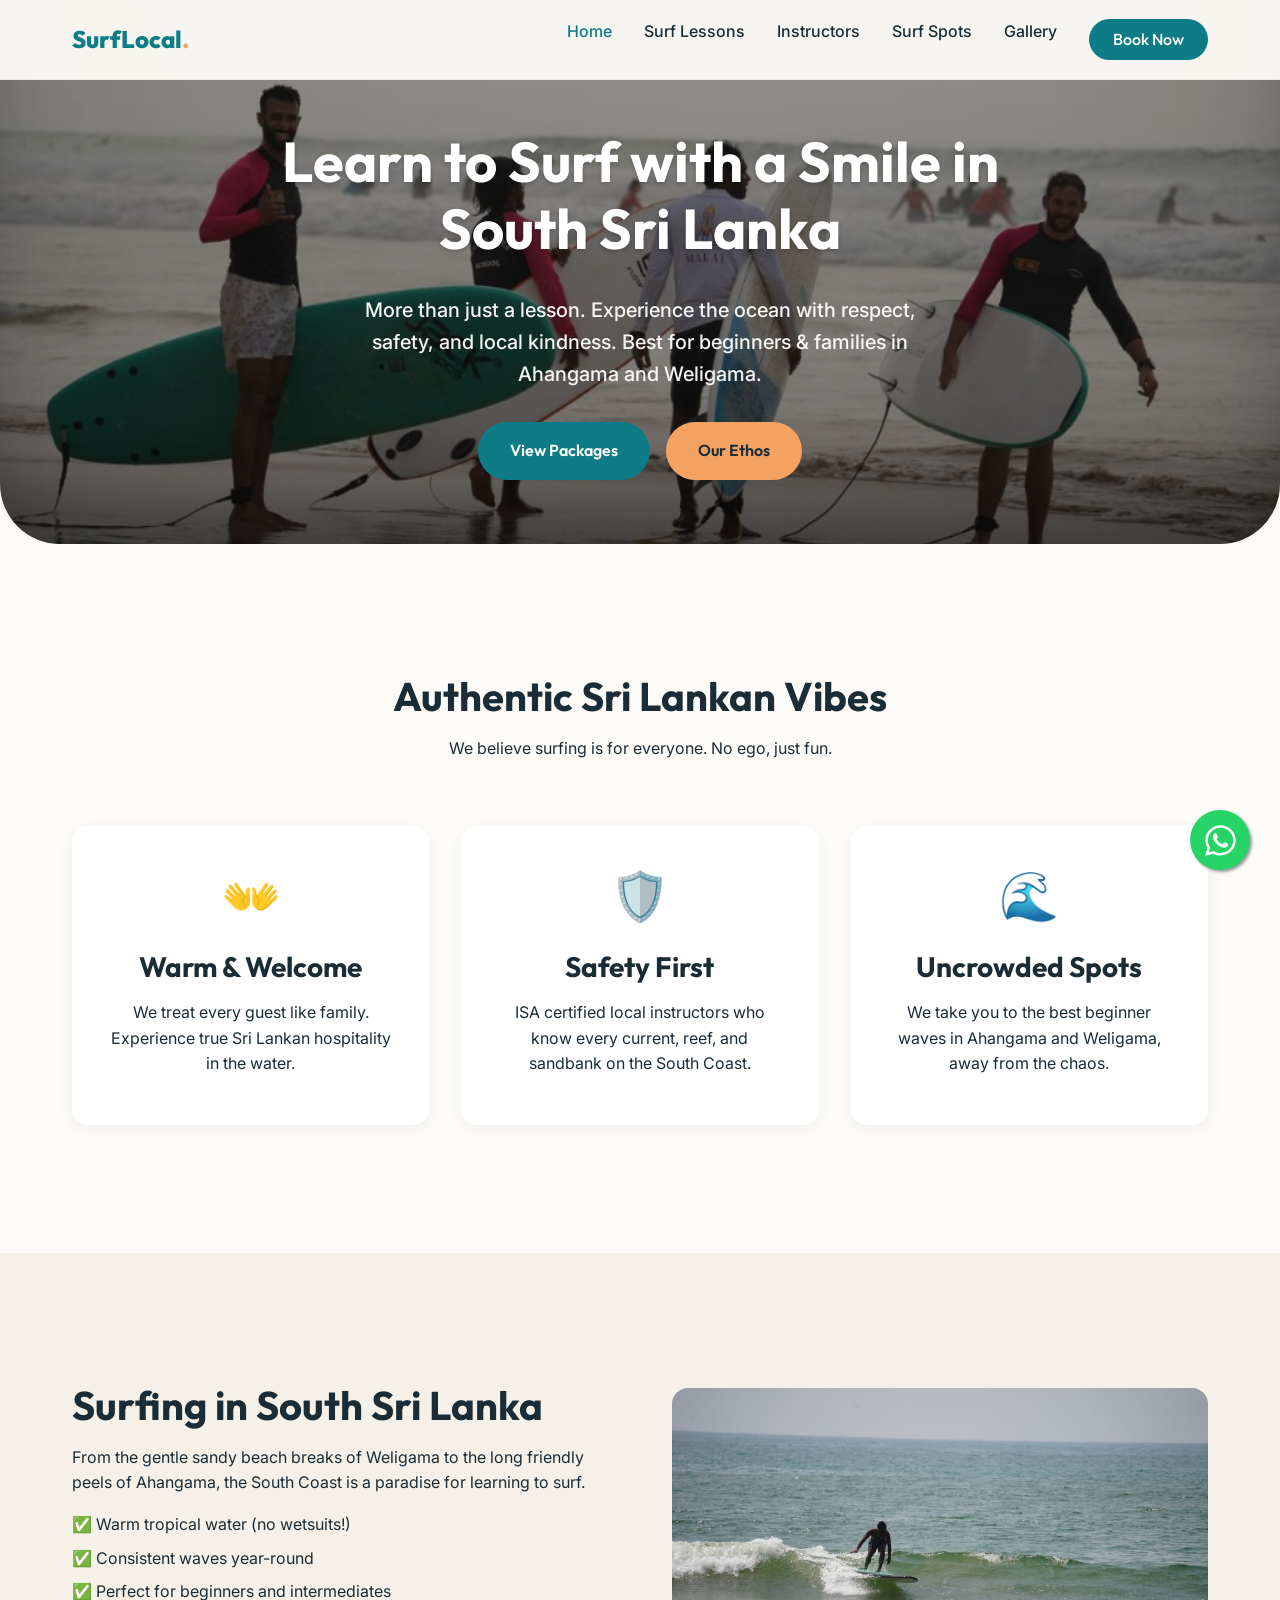
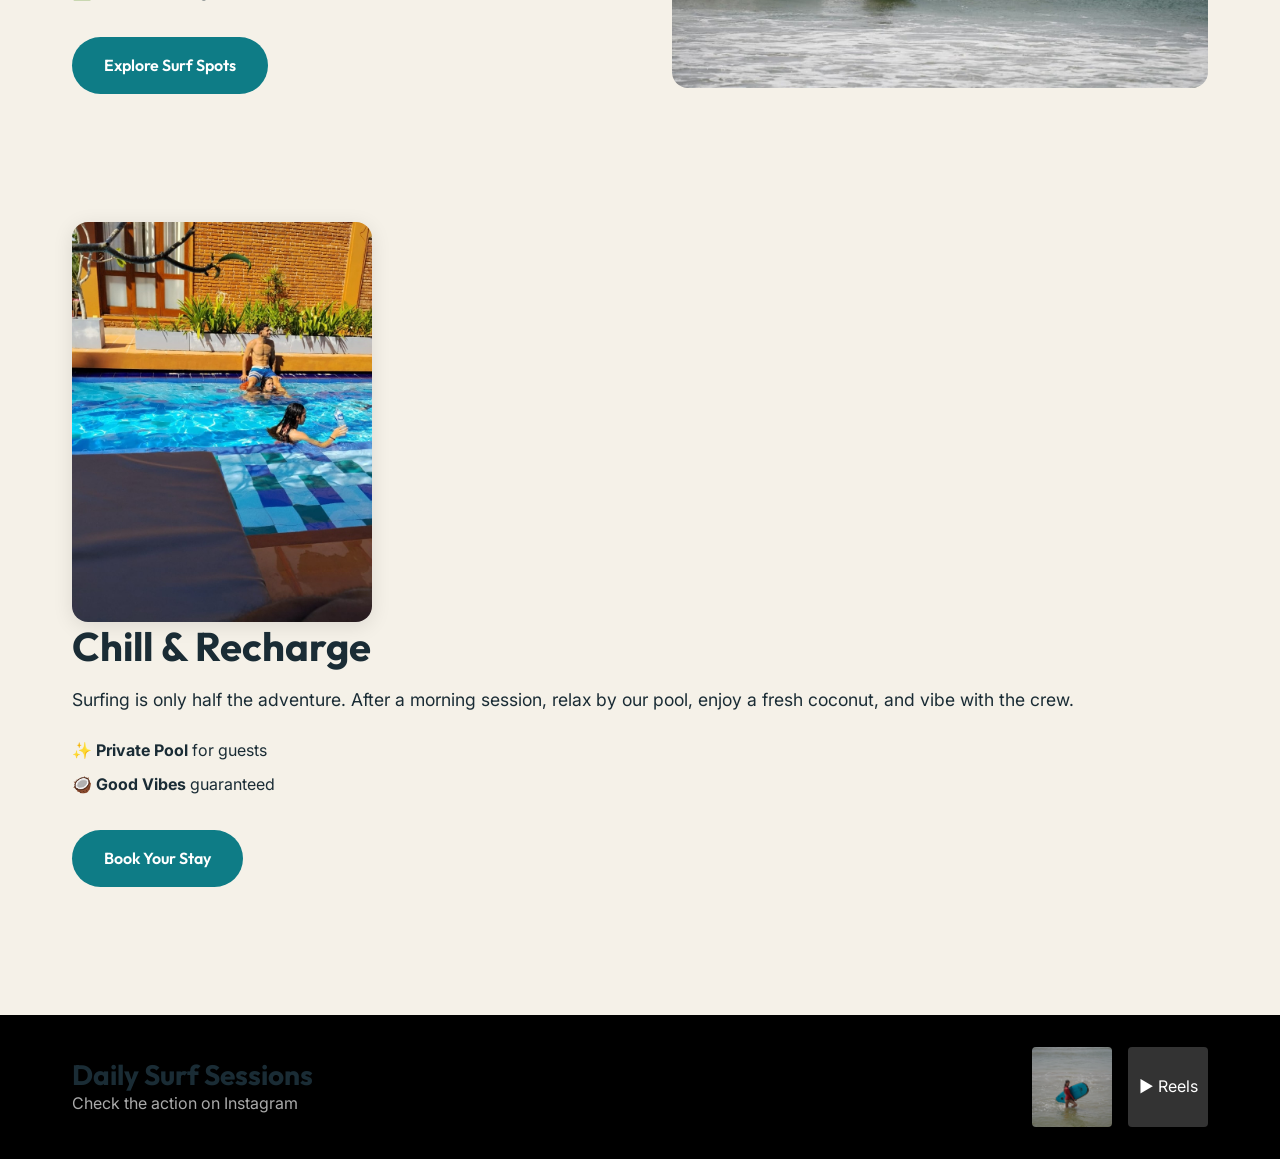
==== commit 87b356a4: "Update pool image to new vertical shot and resize to quarter size" ====
--- a/index.html
+++ b/index.html
@@ -143,9 +143,9 @@
     <section class="section" style="background-color: var(--color-surface); margin-top: 0; padding-top: 0;">
         <div class="container">
             <div class="values-grid" style="grid-template-columns: 1fr 1fr; align-items: center; gap: 4rem;">
-                <div>
-                    <img src="assets/images/facilities_pool.jpg" alt="Relaxing by the pool after surf"
-                        style="border-radius: var(--radius-md); width: 100%; box-shadow: 0 4px 20px rgba(0,0,0,0.1);">
+                <div style="text-align: center;">
+                    <img src="assets/images/pool_vertical_small.jpg" alt="Relaxing by the pool after surf"
+                        style="border-radius: var(--radius-md); width: 100%; max-width: 300px; box-shadow: 0 4px 20px rgba(0,0,0,0.1);">
                 </div>
                 <div>
                     <h2 class="section-title" style="text-align: left;">Chill & Recharge</h2>
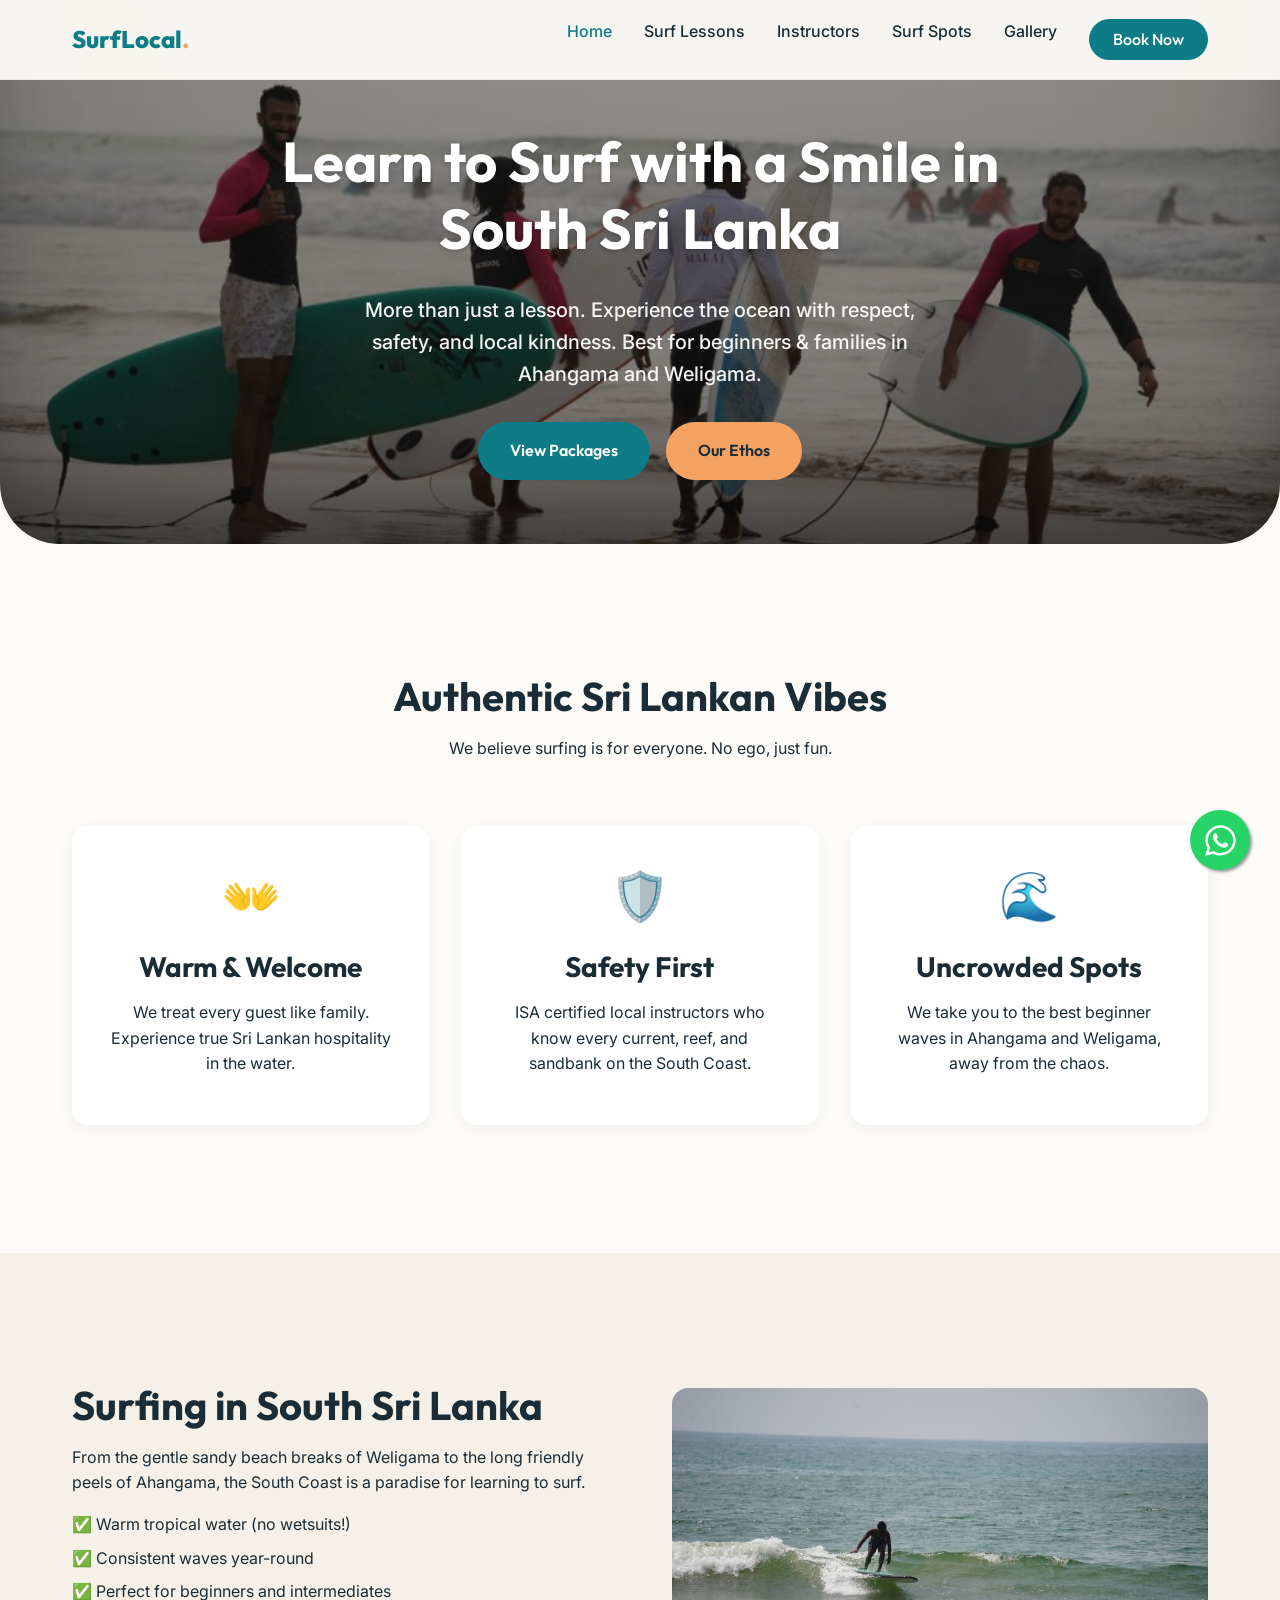
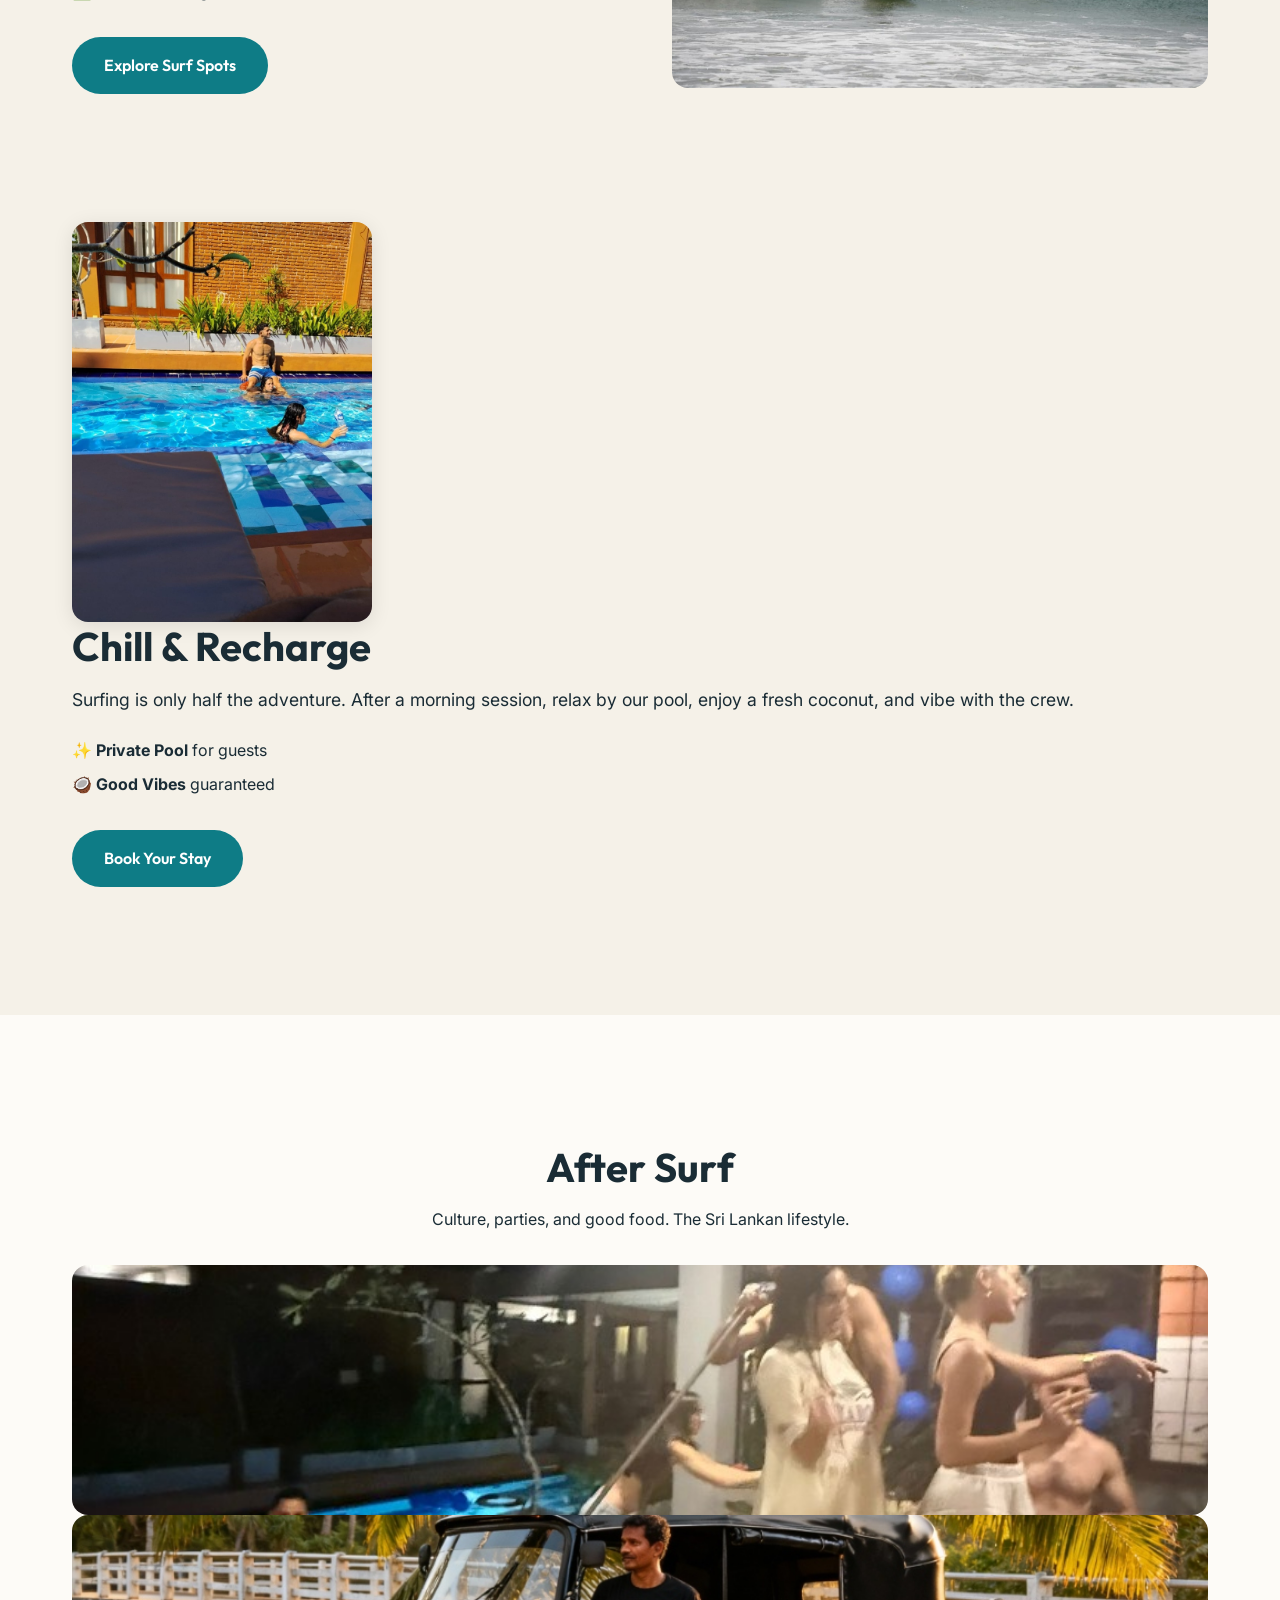
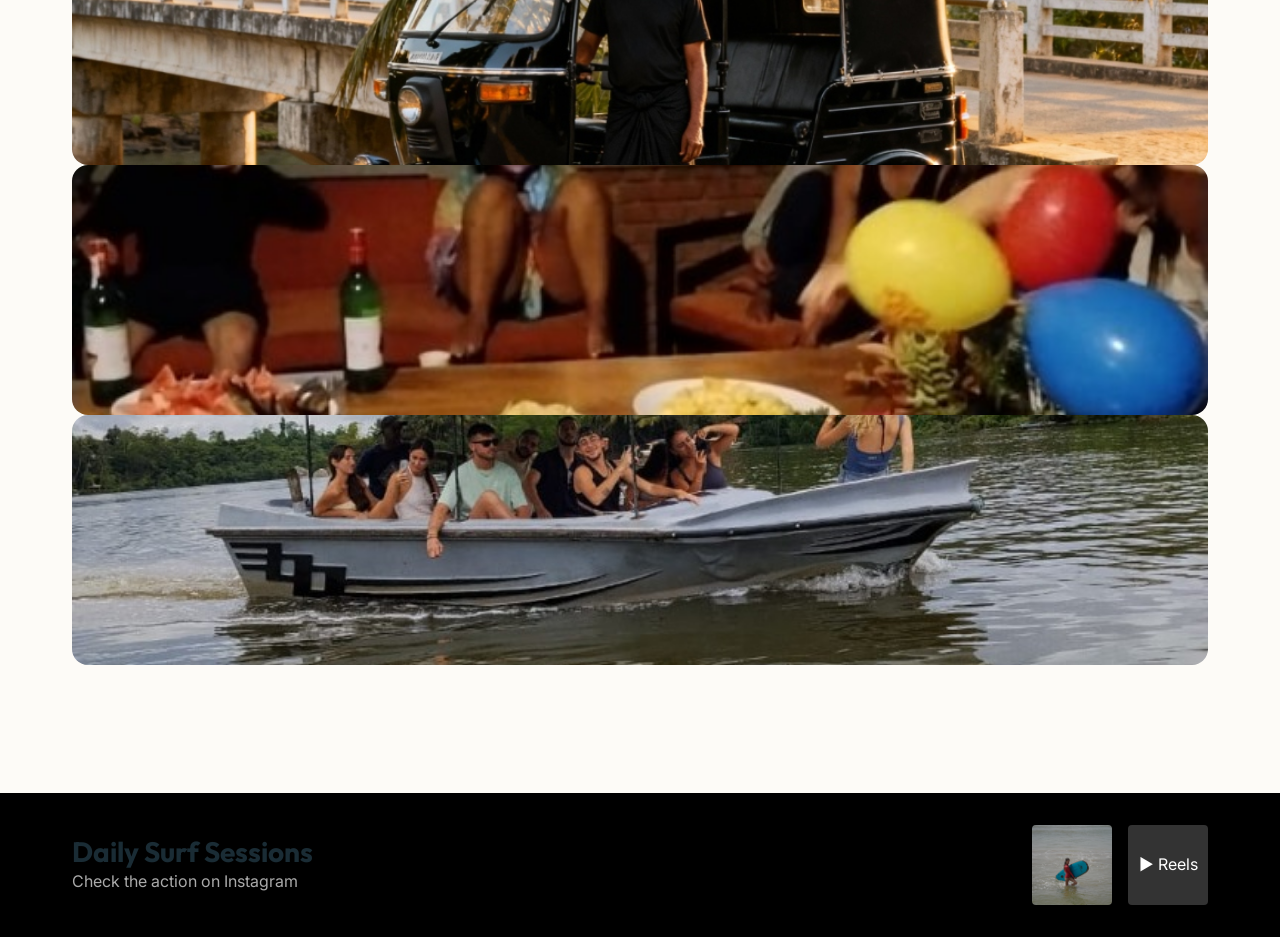
==== commit d5ccfa07: "Add After Surf lifestyle section" ====
--- a/index.html
+++ b/index.html
@@ -161,6 +161,34 @@
         </div>
     </section>
 
+    <!-- NEW SECTION: After Surf (Lifestyle) -->
+    <section class="section">
+        <div class="container">
+            <div class="text-center" style="margin-bottom: 2rem;">
+                <h2>After Surf</h2>
+                <p>Culture, parties, and good food. The Sri Lankan lifestyle.</p>
+            </div>
+            <div class="gallery-grid" style="grid-template-columns: repeat(auto-fit, minmax(200px, 1fr));">
+                <div style="border-radius: var(--radius-md); overflow: hidden; height: 250px;">
+                    <img src="assets/images/lifestyle_party_1.jpg" alt="Party vibes"
+                        style="width: 100%; height: 100%; object-fit: cover;">
+                </div>
+                <div style="border-radius: var(--radius-md); overflow: hidden; height: 250px;">
+                    <img src="assets/images/gallery_tuktuk.jpg" alt="Tuk Tuk adventure"
+                        style="width: 100%; height: 100%; object-fit: cover;">
+                </div>
+                <div style="border-radius: var(--radius-md); overflow: hidden; height: 250px;">
+                    <img src="assets/images/lifestyle_dinner.jpg" alt="Family dinner"
+                        style="width: 100%; height: 100%; object-fit: cover;">
+                </div>
+                <div style="border-radius: var(--radius-md); overflow: hidden; height: 250px;">
+                    <img src="assets/images/lifestyle_boat.jpg" alt="Lagoon safari"
+                        style="width: 100%; height: 100%; object-fit: cover;">
+                </div>
+            </div>
+        </div>
+    </section>
+
     <!-- Surf Action "Cameo" (Bottom of page) -->
     <section class="section" style="padding: 2rem 0; background: #000; color: #fff;">
         <div class="container" style="display: flex; justify-content: space-between; align-items: center; gap: 2rem;">
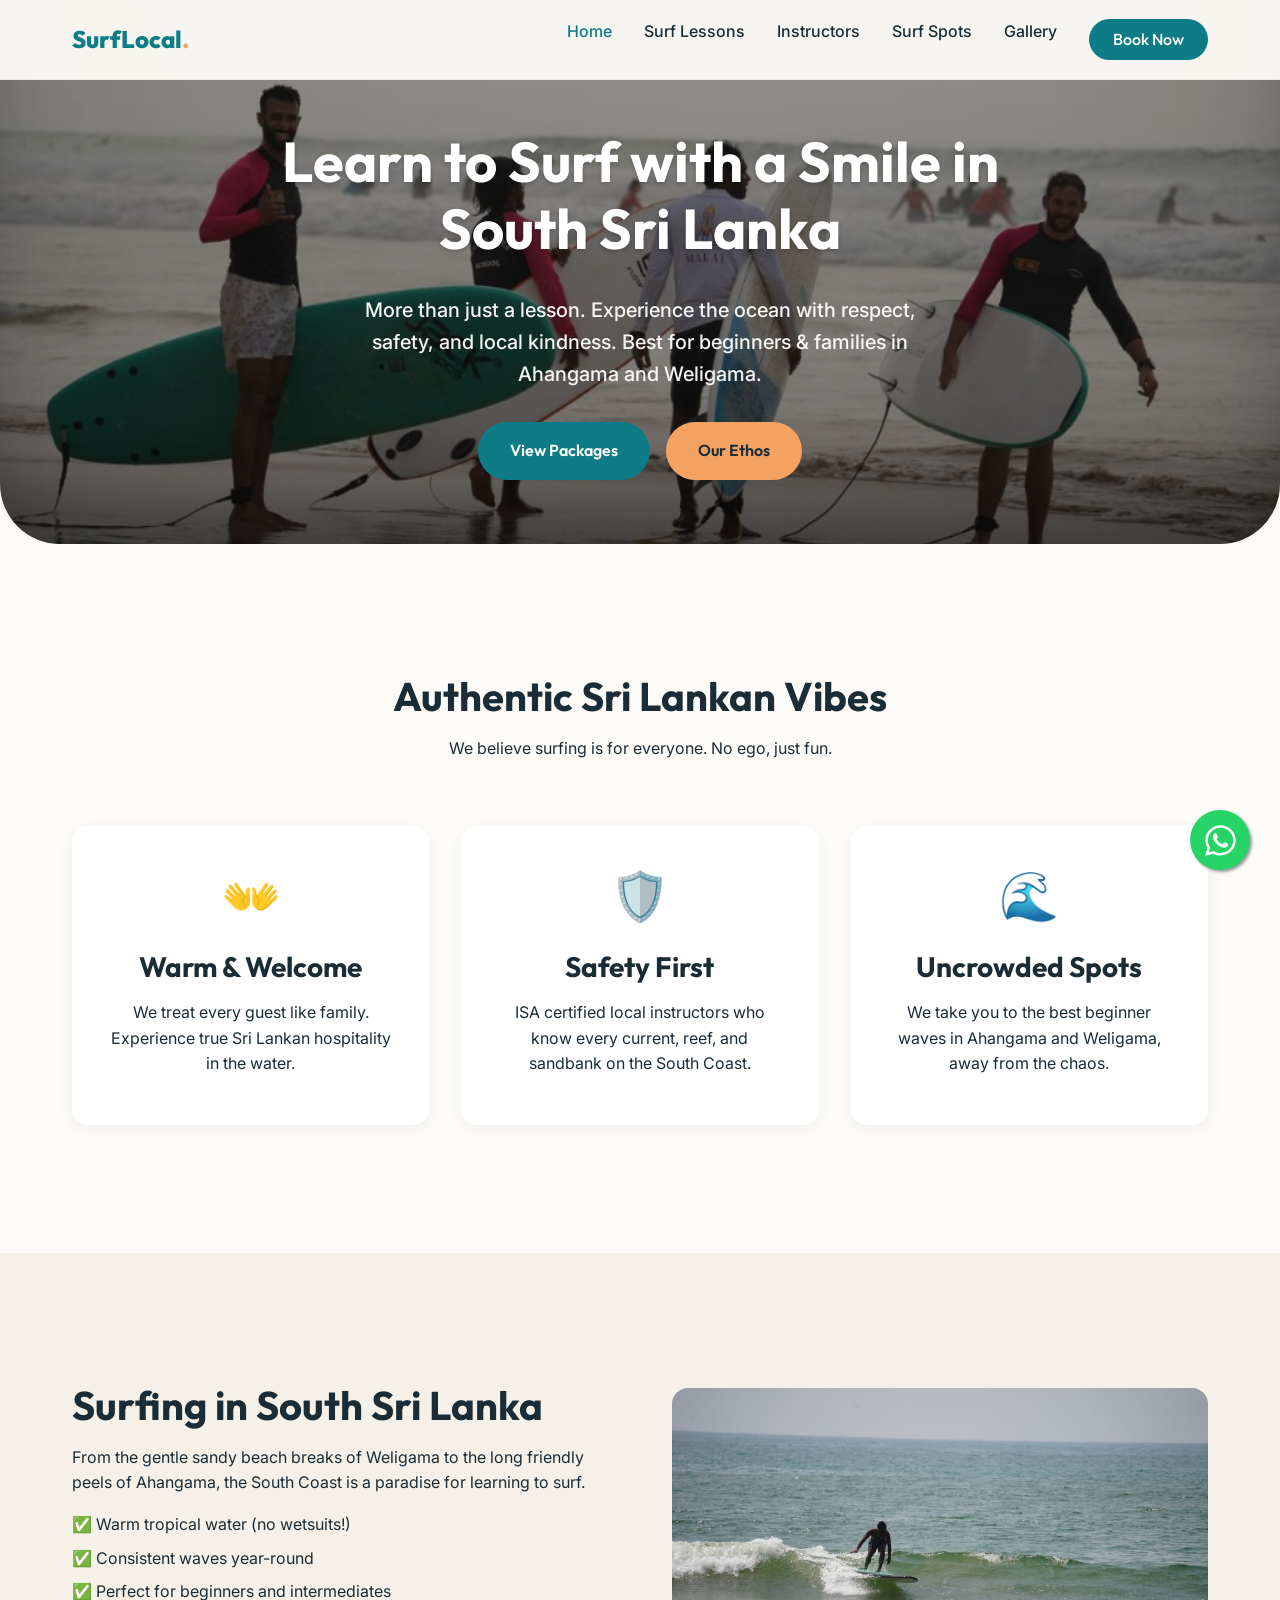
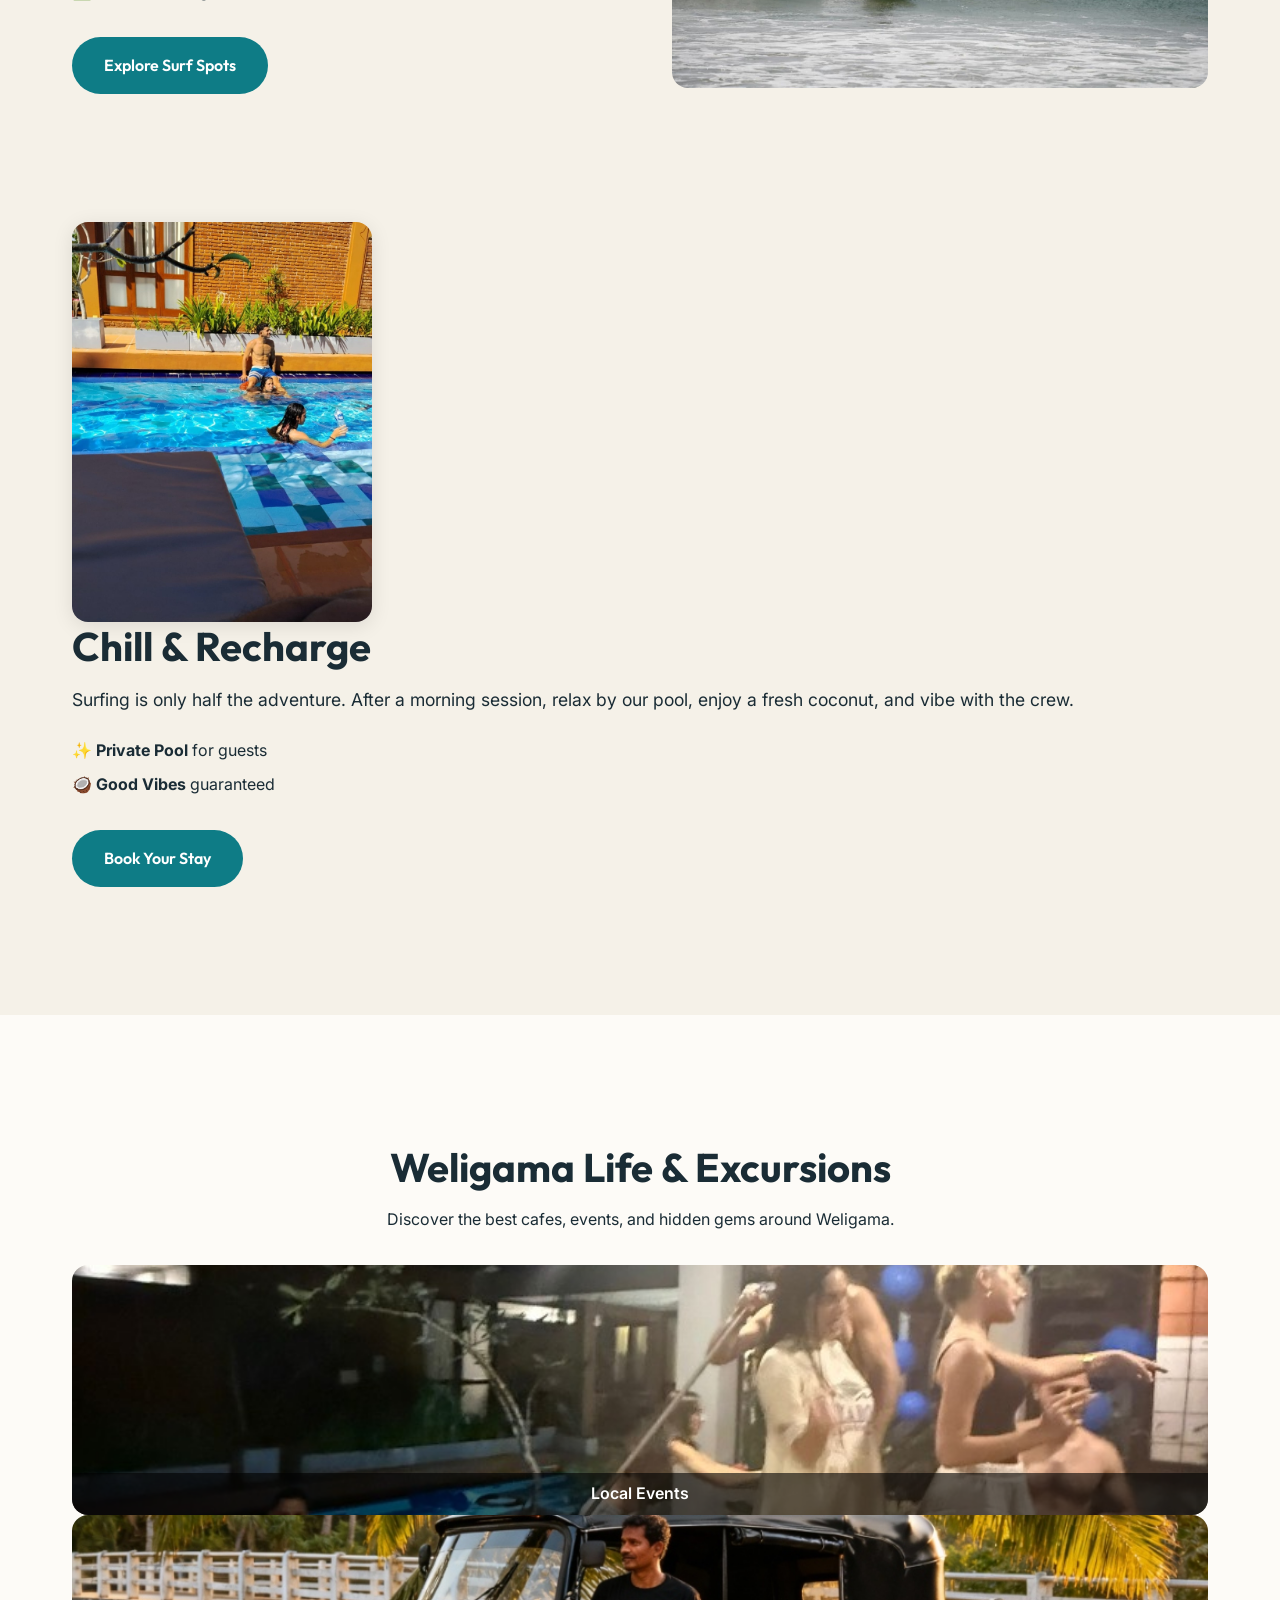
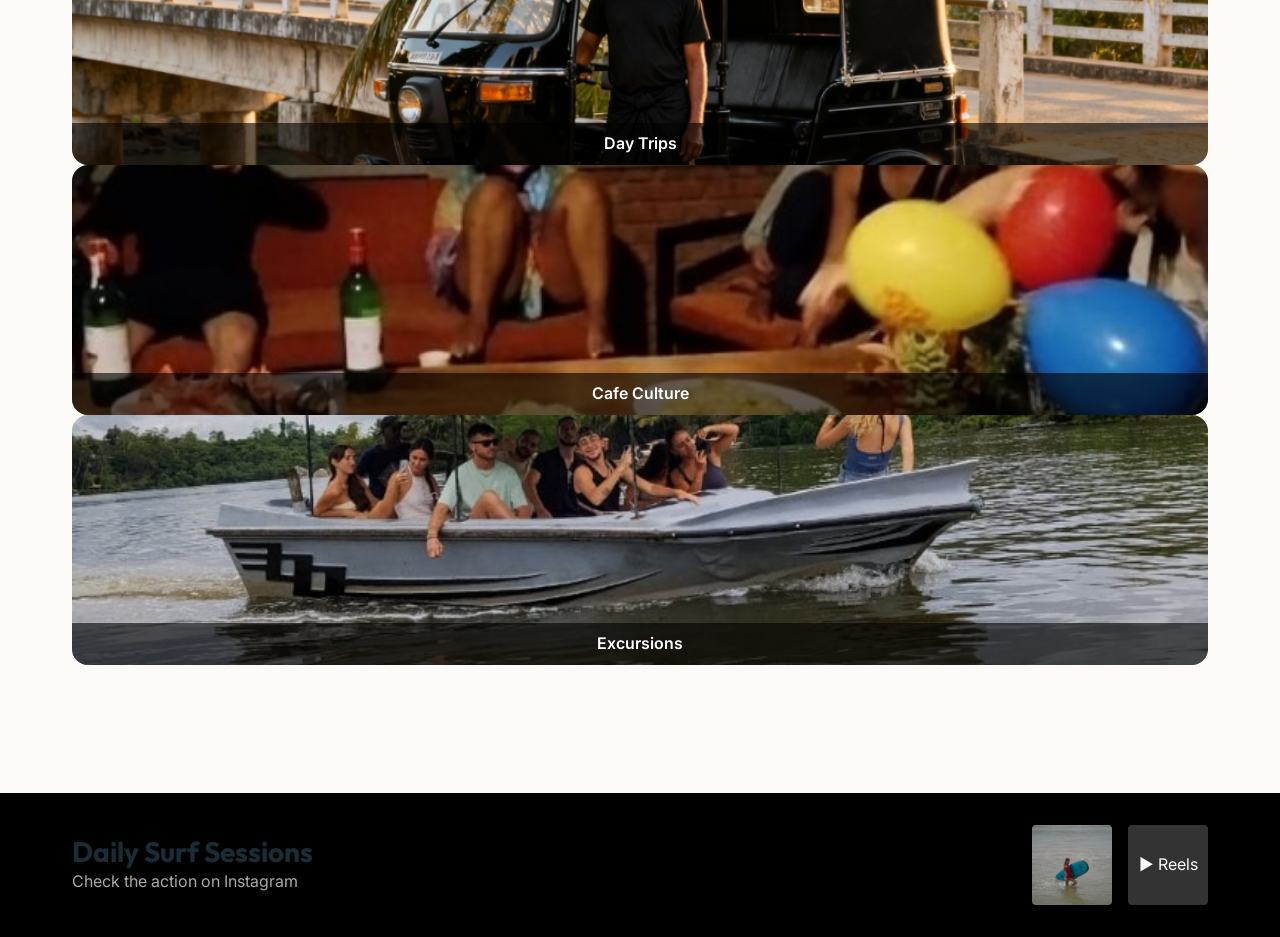
==== commit dcad23a7: "Final Content Update: Weligama Excursions & Captions" ====
--- a/index.html
+++ b/index.html
@@ -165,25 +165,37 @@
     <section class="section">
         <div class="container">
             <div class="text-center" style="margin-bottom: 2rem;">
-                <h2>After Surf</h2>
-                <p>Culture, parties, and good food. The Sri Lankan lifestyle.</p>
+                <h2>Weligama Life & Excursions</h2>
+                <p>Discover the best cafes, events, and hidden gems around Weligama.</p>
             </div>
             <div class="gallery-grid" style="grid-template-columns: repeat(auto-fit, minmax(200px, 1fr));">
-                <div style="border-radius: var(--radius-md); overflow: hidden; height: 250px;">
-                    <img src="assets/images/lifestyle_party_1.jpg" alt="Party vibes"
-                        style="width: 100%; height: 100%; object-fit: cover;">
-                </div>
-                <div style="border-radius: var(--radius-md); overflow: hidden; height: 250px;">
+                <div style="border-radius: var(--radius-md); overflow: hidden; height: 250px; position: relative;">
+                    <img src="assets/images/lifestyle_party_1.jpg" alt="Weligama Nightlife"
+                        style="width: 100%; height: 100%; object-fit: cover;">
+                    <div
+                        style="position: absolute; bottom: 0; background: rgba(0,0,0,0.6); color: #fff; width: 100%; padding: 0.5rem; text-align: center; font-weight:600;">
+                        Local Events</div>
+                </div>
+                <div style="border-radius: var(--radius-md); overflow: hidden; height: 250px; position: relative;">
                     <img src="assets/images/gallery_tuktuk.jpg" alt="Tuk Tuk adventure"
                         style="width: 100%; height: 100%; object-fit: cover;">
-                </div>
-                <div style="border-radius: var(--radius-md); overflow: hidden; height: 250px;">
+                    <div
+                        style="position: absolute; bottom: 0; background: rgba(0,0,0,0.6); color: #fff; width: 100%; padding: 0.5rem; text-align: center; font-weight:600;">
+                        Day Trips</div>
+                </div>
+                <div style="border-radius: var(--radius-md); overflow: hidden; height: 250px; position: relative;">
                     <img src="assets/images/lifestyle_dinner.jpg" alt="Family dinner"
                         style="width: 100%; height: 100%; object-fit: cover;">
-                </div>
-                <div style="border-radius: var(--radius-md); overflow: hidden; height: 250px;">
+                    <div
+                        style="position: absolute; bottom: 0; background: rgba(0,0,0,0.6); color: #fff; width: 100%; padding: 0.5rem; text-align: center; font-weight:600;">
+                        Cafe Culture</div>
+                </div>
+                <div style="border-radius: var(--radius-md); overflow: hidden; height: 250px; position: relative;">
                     <img src="assets/images/lifestyle_boat.jpg" alt="Lagoon safari"
                         style="width: 100%; height: 100%; object-fit: cover;">
+                    <div
+                        style="position: absolute; bottom: 0; background: rgba(0,0,0,0.6); color: #fff; width: 100%; padding: 0.5rem; text-align: center; font-weight:600;">
+                        Excursions</div>
                 </div>
             </div>
         </div>
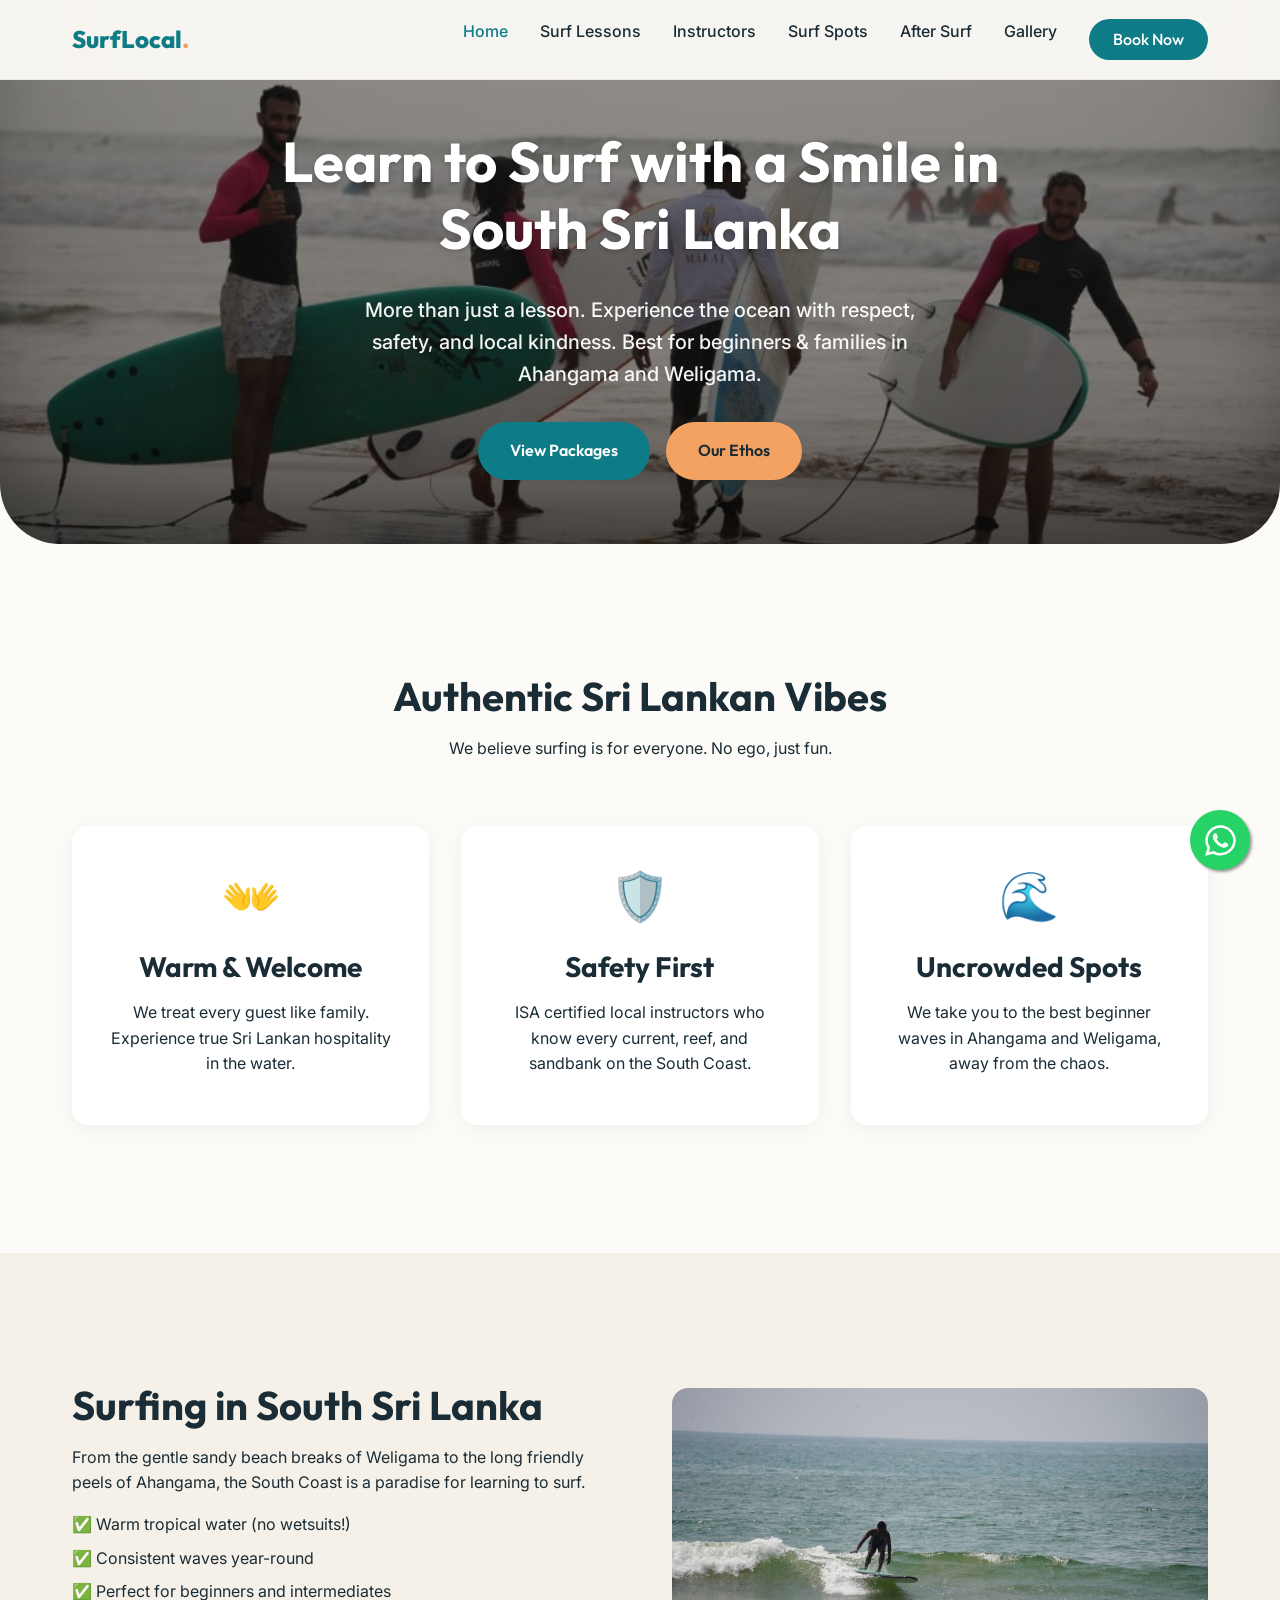
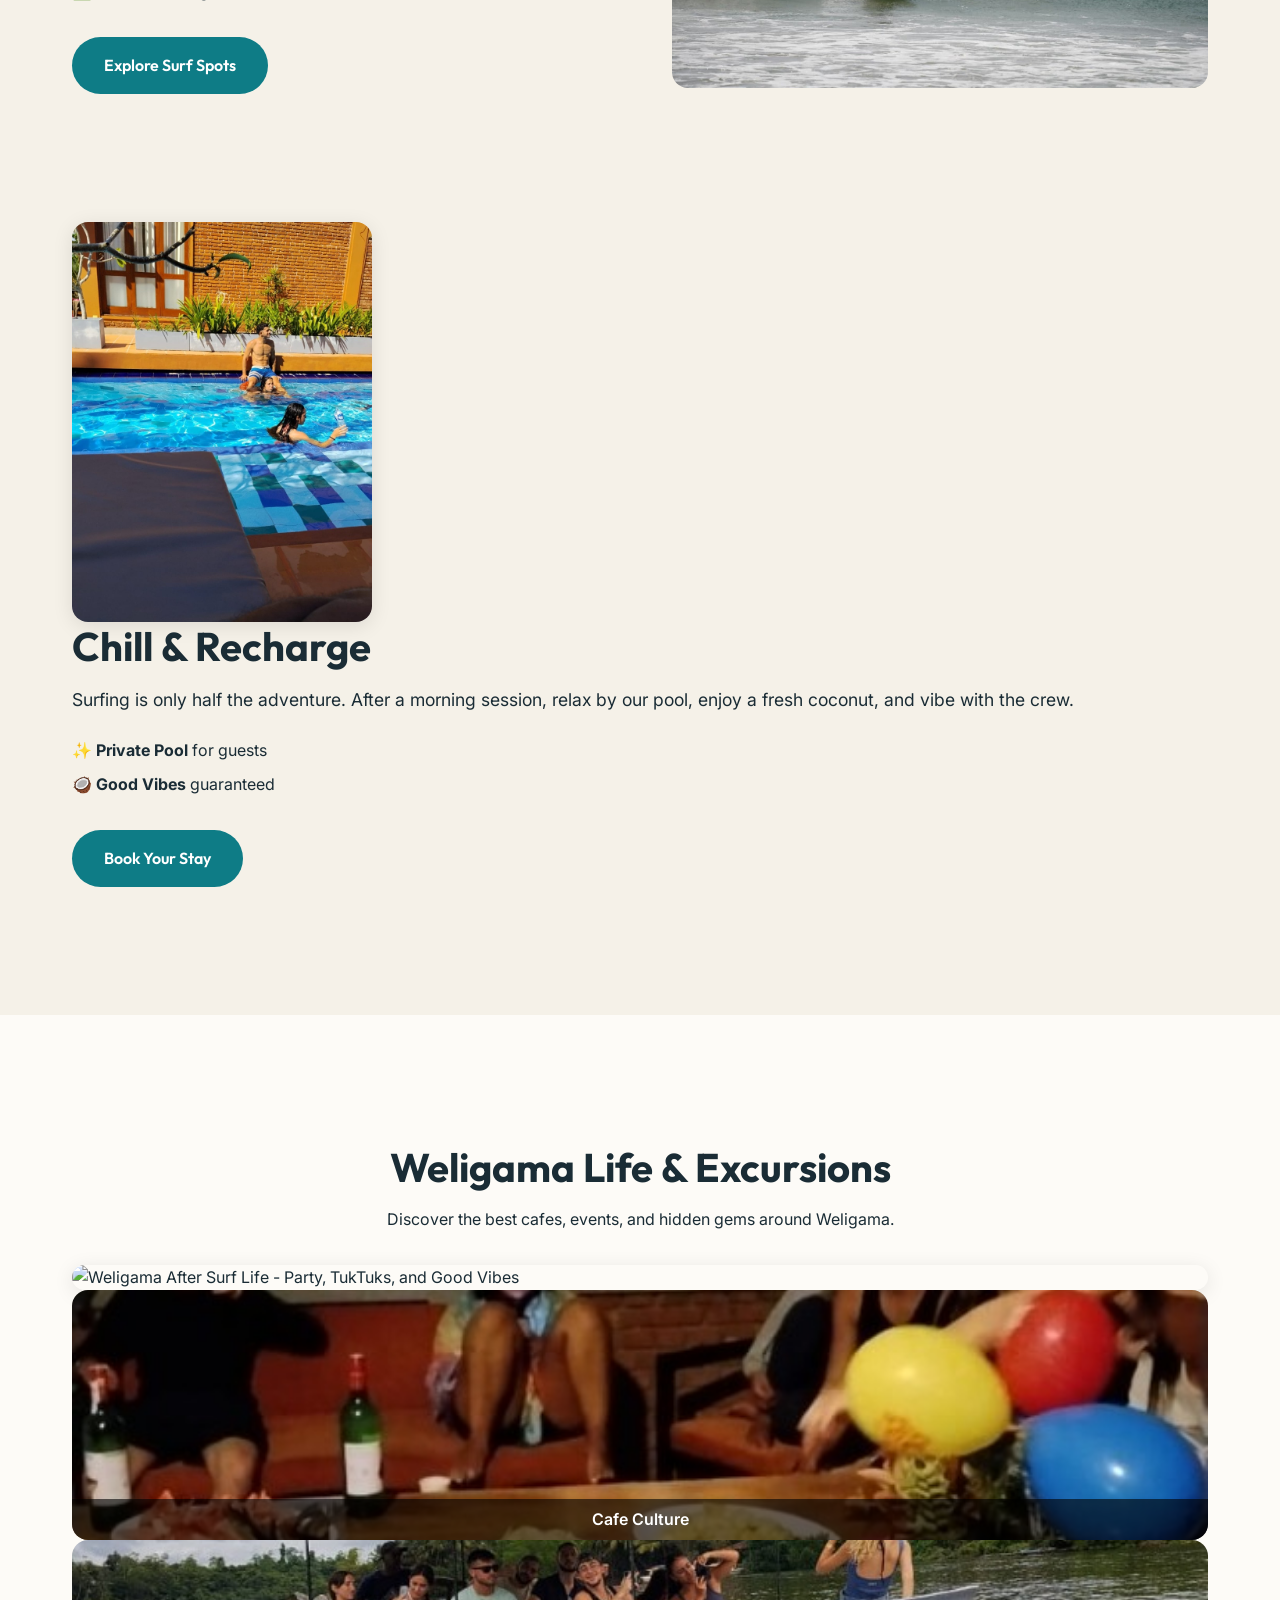
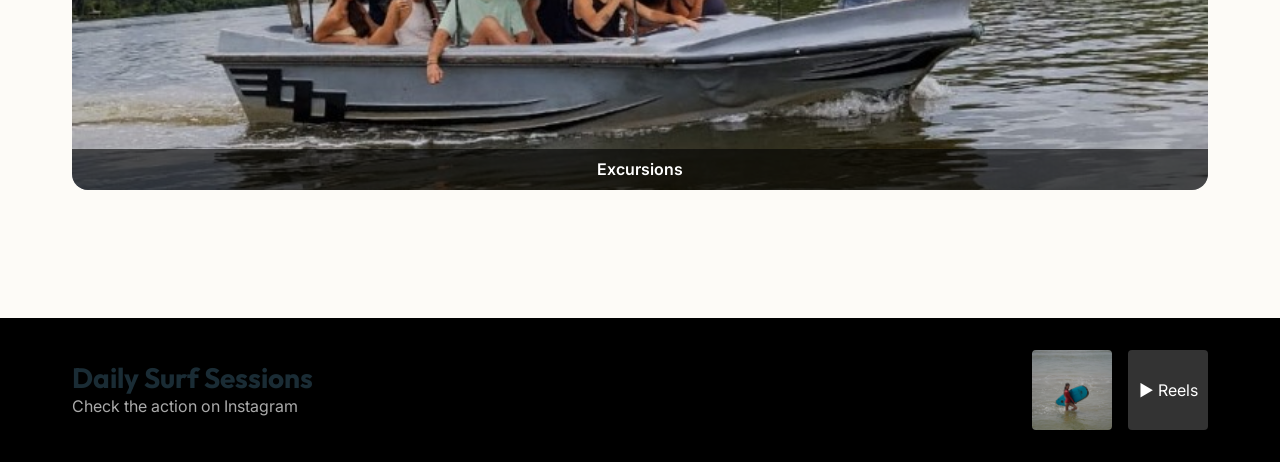
==== commit c0370e1f: "Create After Surf page and update navigation" ====
--- a/index.html
+++ b/index.html
@@ -66,6 +66,7 @@
                 <a href="lessons.html">Surf Lessons</a>
                 <a href="instructors.html">Instructors</a>
                 <a href="spots.html">Surf Spots</a>
+                <a href="after_surf.html">After Surf</a>
                 <a href="gallery.html">Gallery</a>
                 <a href="bookings.html" class="btn btn-primary" style="padding: 0.5rem 1.5rem; color: #fff;">Book
                     Now</a>
@@ -169,19 +170,11 @@
                 <p>Discover the best cafes, events, and hidden gems around Weligama.</p>
             </div>
             <div class="gallery-grid" style="grid-template-columns: repeat(auto-fit, minmax(200px, 1fr));">
-                <div style="border-radius: var(--radius-md); overflow: hidden; height: 250px; position: relative;">
-                    <img src="assets/images/lifestyle_party_1.jpg" alt="Weligama Nightlife"
-                        style="width: 100%; height: 100%; object-fit: cover;">
-                    <div
-                        style="position: absolute; bottom: 0; background: rgba(0,0,0,0.6); color: #fff; width: 100%; padding: 0.5rem; text-align: center; font-weight:600;">
-                        Local Events</div>
-                </div>
-                <div style="border-radius: var(--radius-md); overflow: hidden; height: 250px; position: relative;">
-                    <img src="assets/images/gallery_tuktuk.jpg" alt="Tuk Tuk adventure"
-                        style="width: 100%; height: 100%; object-fit: cover;">
-                    <div
-                        style="position: absolute; bottom: 0; background: rgba(0,0,0,0.6); color: #fff; width: 100%; padding: 0.5rem; text-align: center; font-weight:600;">
-                        Day Trips</div>
+                <!-- User Montage Image -->
+                <div style="border-radius: var(--radius-md); overflow: hidden; box-shadow: 0 4px 20px rgba(0,0,0,0.1);">
+                    <img src="assets/images/after_surf_collage_new_v2.jpg"
+                        alt="Weligama After Surf Life - Party, TukTuks, and Good Vibes"
+                        style="width: 100%; height: auto; display: block;">
                 </div>
                 <div style="border-radius: var(--radius-md); overflow: hidden; height: 250px; position: relative;">
                     <img src="assets/images/lifestyle_dinner.jpg" alt="Family dinner"
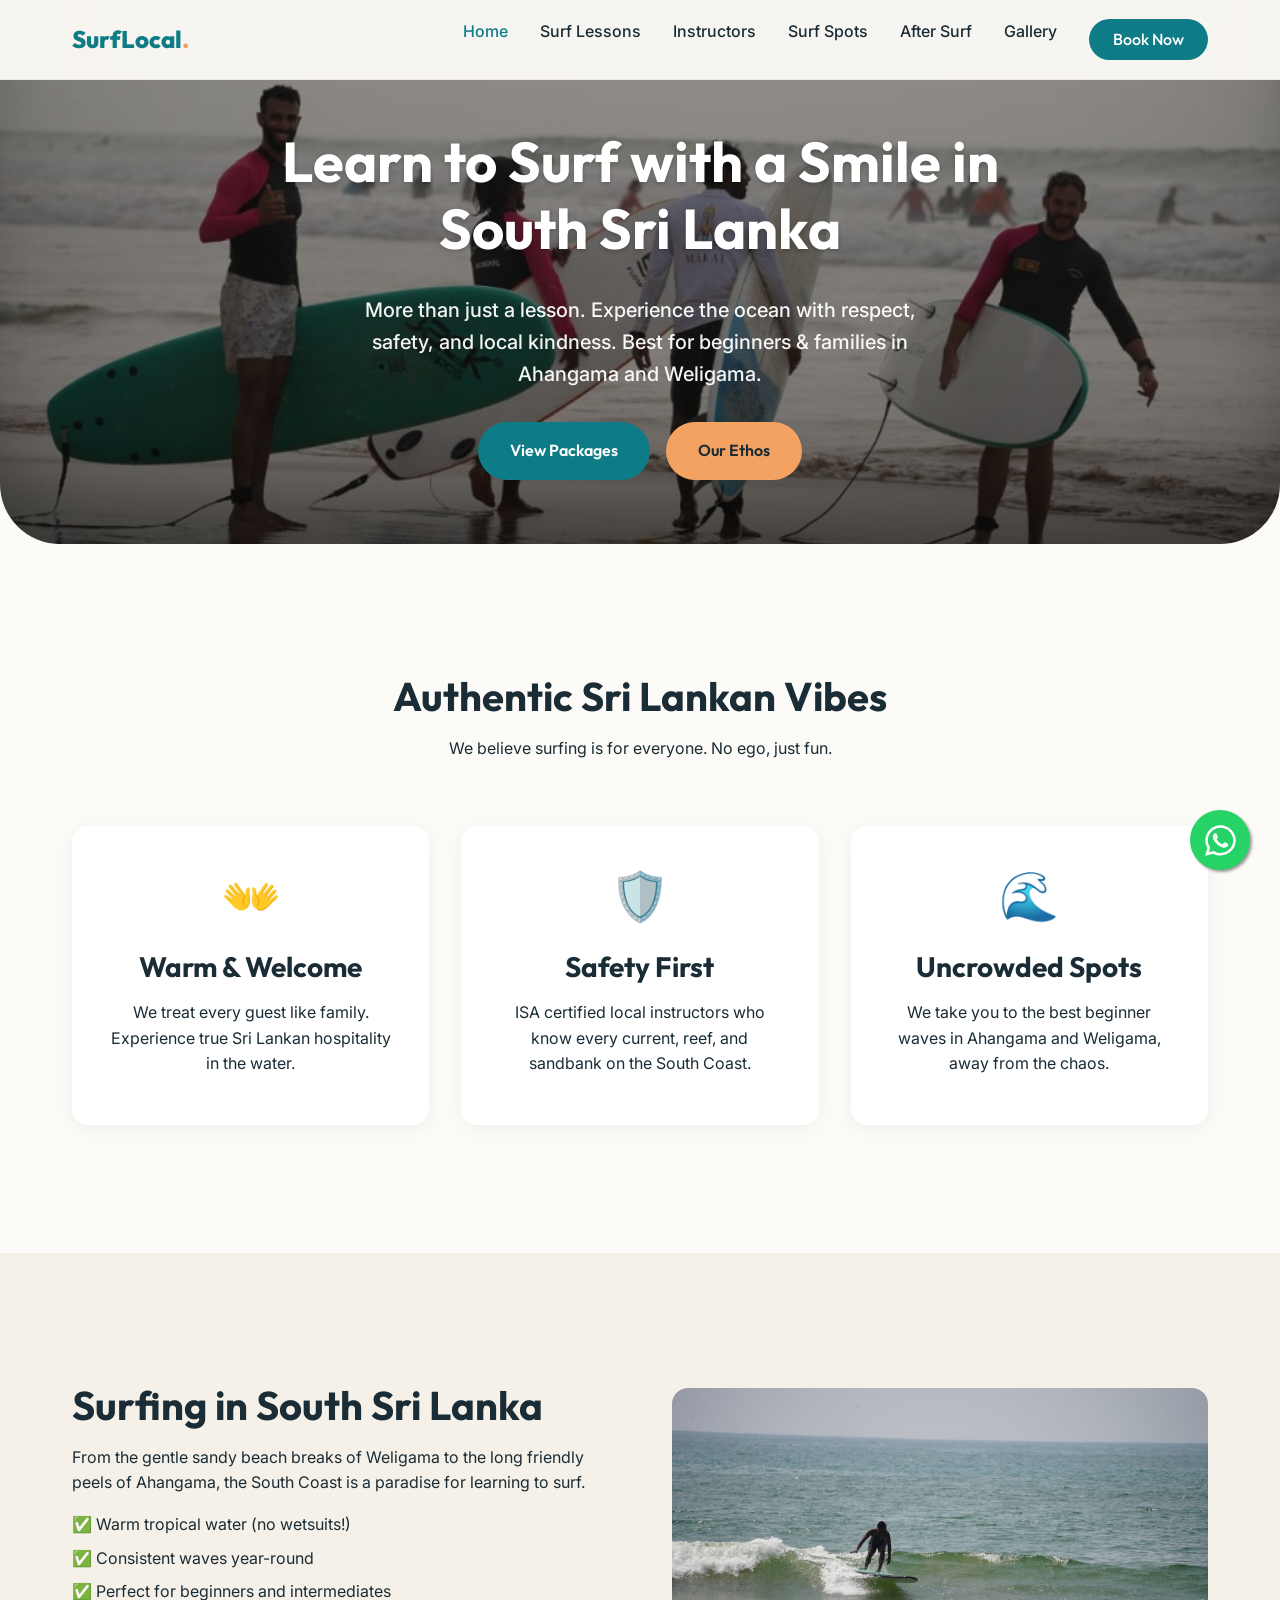
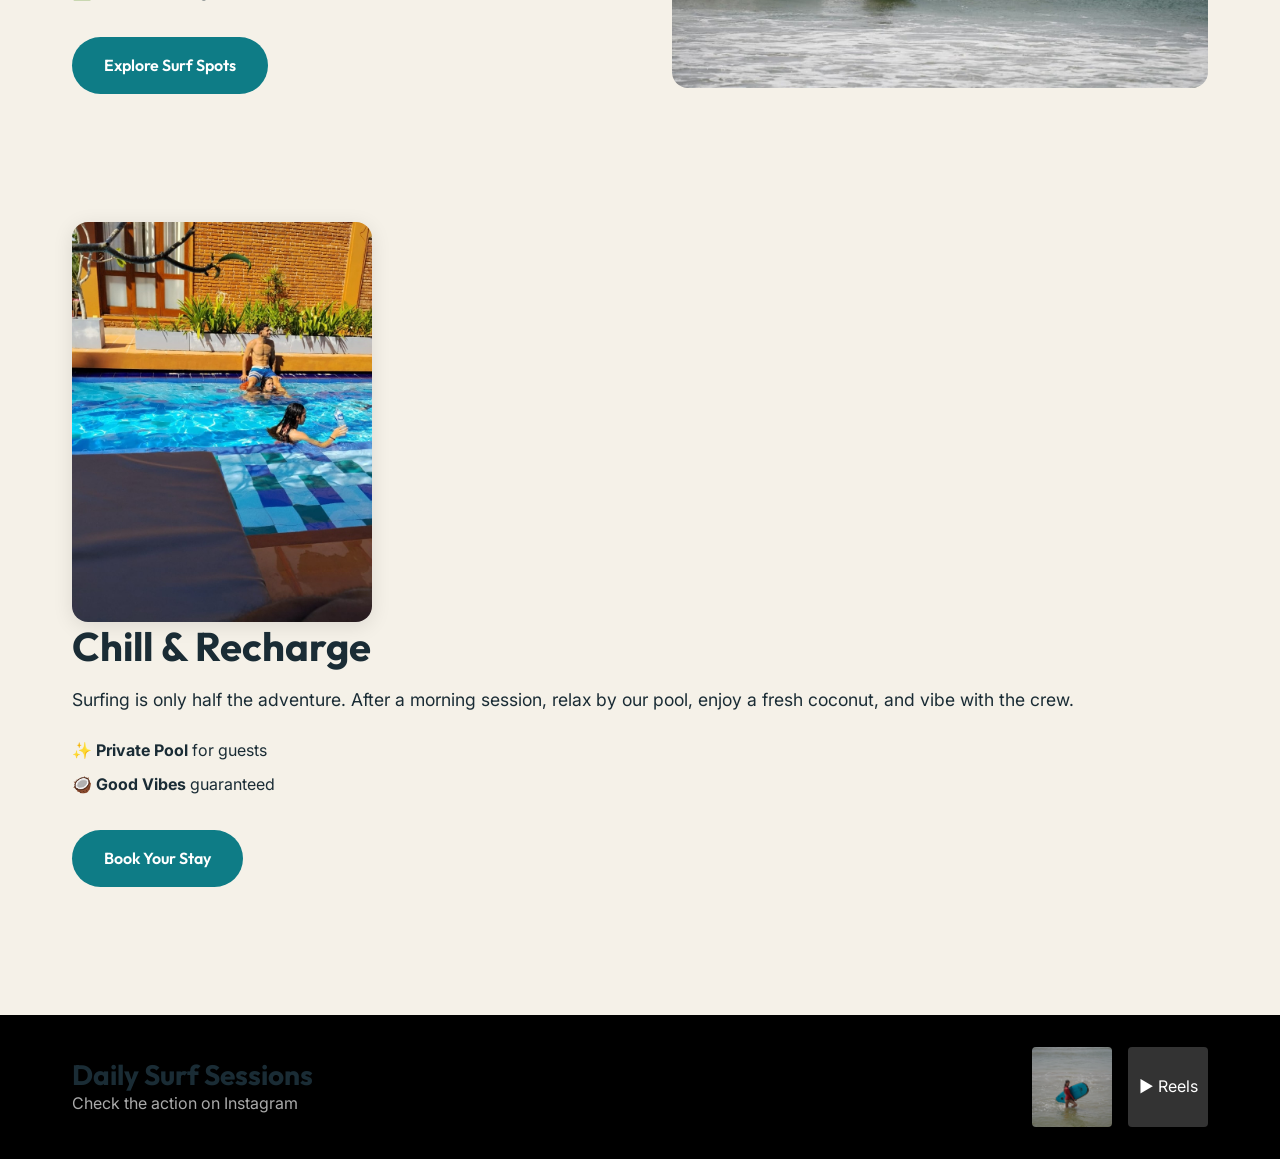
==== commit c125de26: "Remove After Surf section from homepage, stick to dedicated page" ====
--- a/index.html
+++ b/index.html
@@ -162,37 +162,7 @@
         </div>
     </section>
 
-    <!-- NEW SECTION: After Surf (Lifestyle) -->
-    <section class="section">
-        <div class="container">
-            <div class="text-center" style="margin-bottom: 2rem;">
-                <h2>Weligama Life & Excursions</h2>
-                <p>Discover the best cafes, events, and hidden gems around Weligama.</p>
-            </div>
-            <div class="gallery-grid" style="grid-template-columns: repeat(auto-fit, minmax(200px, 1fr));">
-                <!-- User Montage Image -->
-                <div style="border-radius: var(--radius-md); overflow: hidden; box-shadow: 0 4px 20px rgba(0,0,0,0.1);">
-                    <img src="assets/images/after_surf_collage_new_v2.jpg"
-                        alt="Weligama After Surf Life - Party, TukTuks, and Good Vibes"
-                        style="width: 100%; height: auto; display: block;">
-                </div>
-                <div style="border-radius: var(--radius-md); overflow: hidden; height: 250px; position: relative;">
-                    <img src="assets/images/lifestyle_dinner.jpg" alt="Family dinner"
-                        style="width: 100%; height: 100%; object-fit: cover;">
-                    <div
-                        style="position: absolute; bottom: 0; background: rgba(0,0,0,0.6); color: #fff; width: 100%; padding: 0.5rem; text-align: center; font-weight:600;">
-                        Cafe Culture</div>
-                </div>
-                <div style="border-radius: var(--radius-md); overflow: hidden; height: 250px; position: relative;">
-                    <img src="assets/images/lifestyle_boat.jpg" alt="Lagoon safari"
-                        style="width: 100%; height: 100%; object-fit: cover;">
-                    <div
-                        style="position: absolute; bottom: 0; background: rgba(0,0,0,0.6); color: #fff; width: 100%; padding: 0.5rem; text-align: center; font-weight:600;">
-                        Excursions</div>
-                </div>
-            </div>
-        </div>
-    </section>
+
 
     <!-- Surf Action "Cameo" (Bottom of page) -->
     <section class="section" style="padding: 2rem 0; background: #000; color: #fff;">
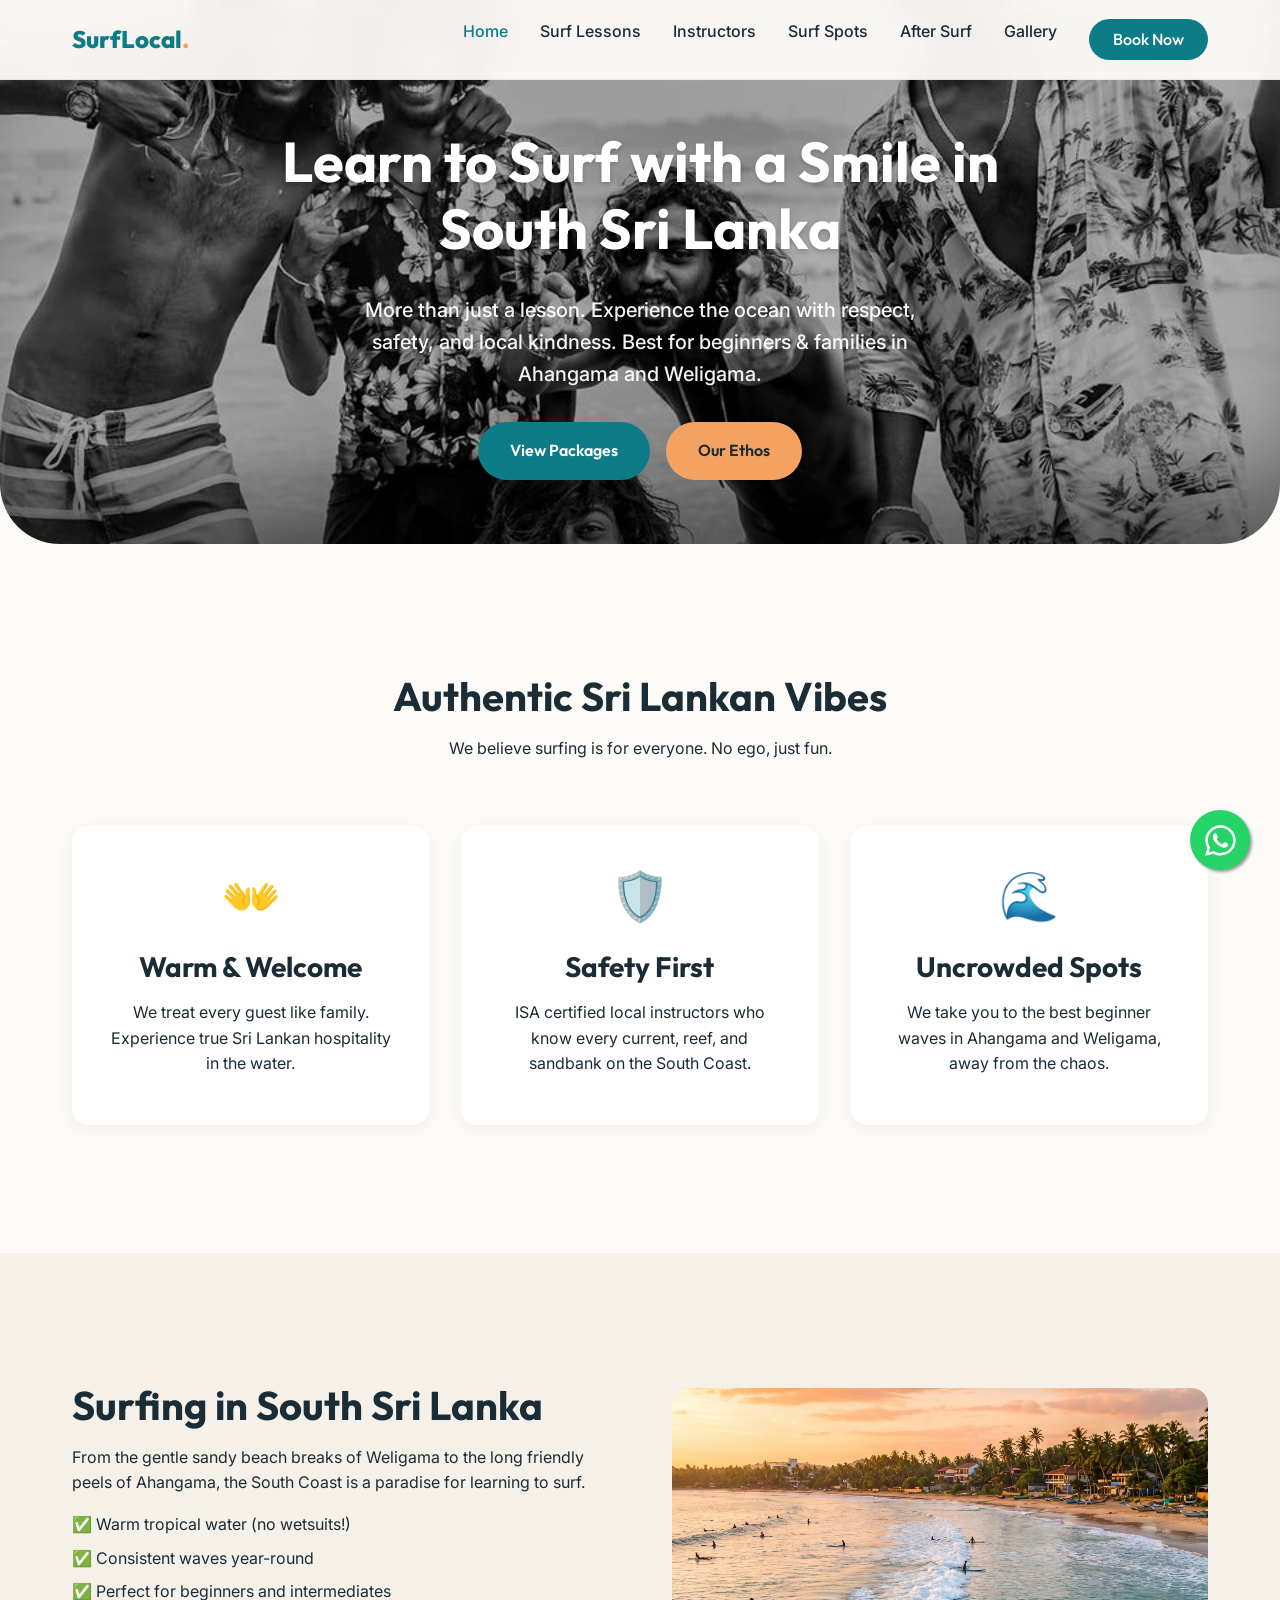
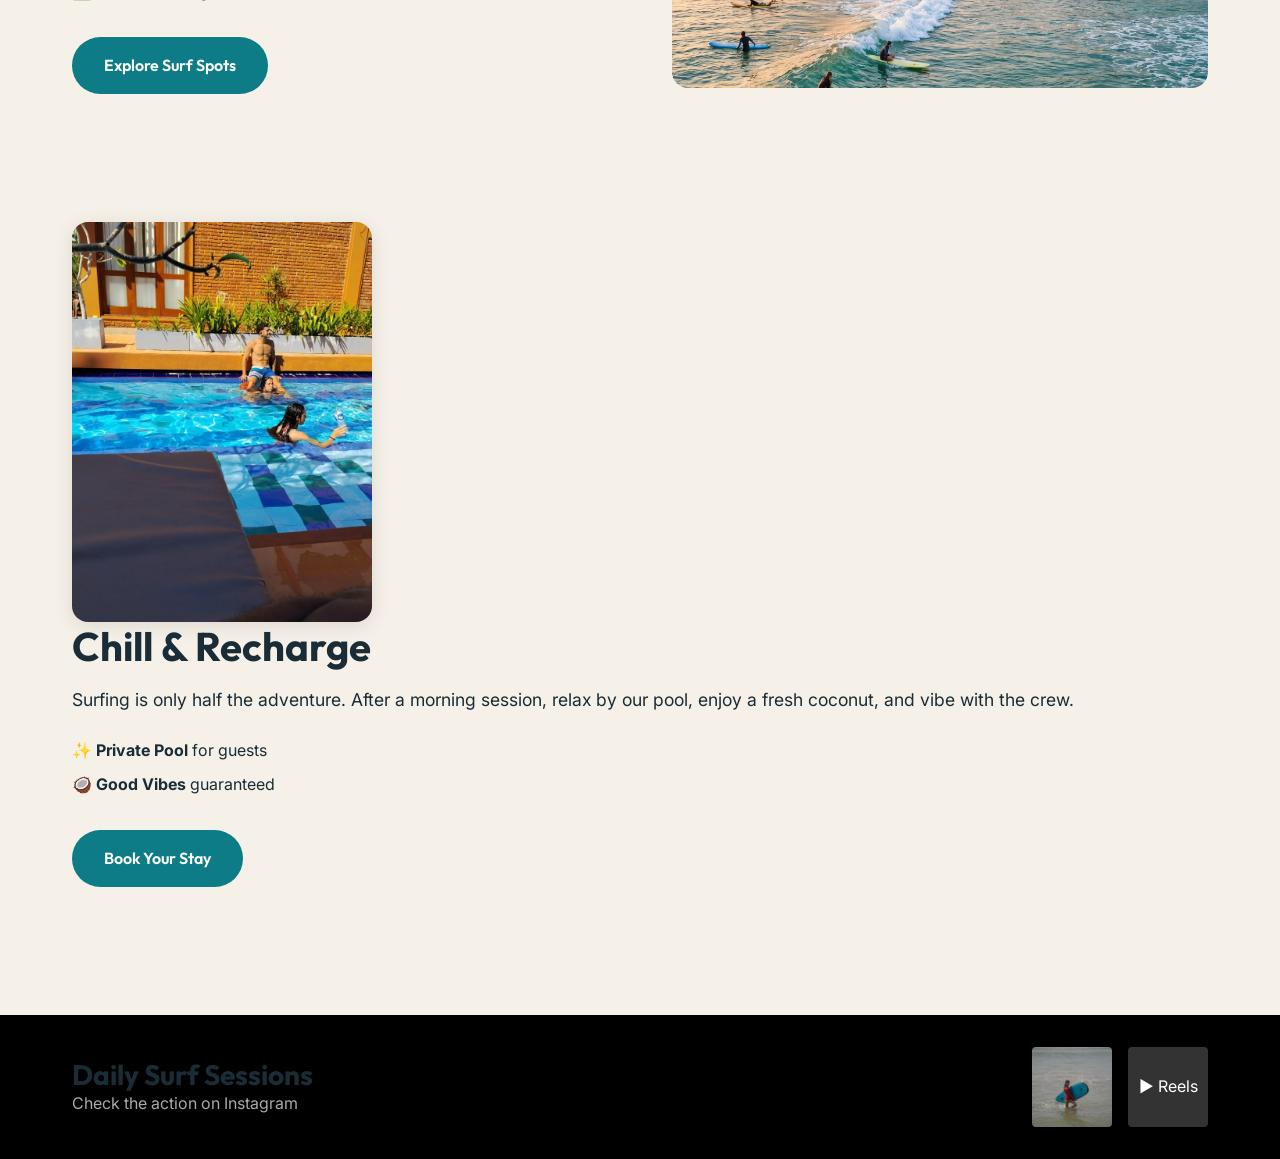
==== commit b4d000af: "chore: WIP checkpoint 2026-06-03 08:20" ====
--- a/index.html
+++ b/index.html
@@ -75,7 +75,8 @@
     </nav>
 
     <!-- Hero Section -->
-    <header class="hero">
+    <header class="hero"
+        style="background-image: linear-gradient(rgba(0,0,0,0.3), rgba(0,0,0,0.3)), url('assets/images/home_hero.png'); background-size: cover; background-position: center;">
         <div class="container hero-content">
             <h1>Learn to Surf with a Smile in South Sri Lanka</h1>
             <p>More than just a lesson. Experience the ocean with respect, safety, and local kindness. Best for
@@ -133,7 +134,7 @@
                 </div>
                 <div
                     style="position: relative; height: 300px; border-radius: var(--radius-md); overflow: hidden; box-shadow: var(--shadow-md);">
-                    <img src="assets/images/surfer_1.jpg" alt="Ahangama Sunrise Lineup"
+                    <img src="assets/images/weligama_bay.png" alt="Weligama Bay Surf Spot"
                         style="width: 100%; height: 100%; object-fit: cover;">
                 </div>
             </div>
